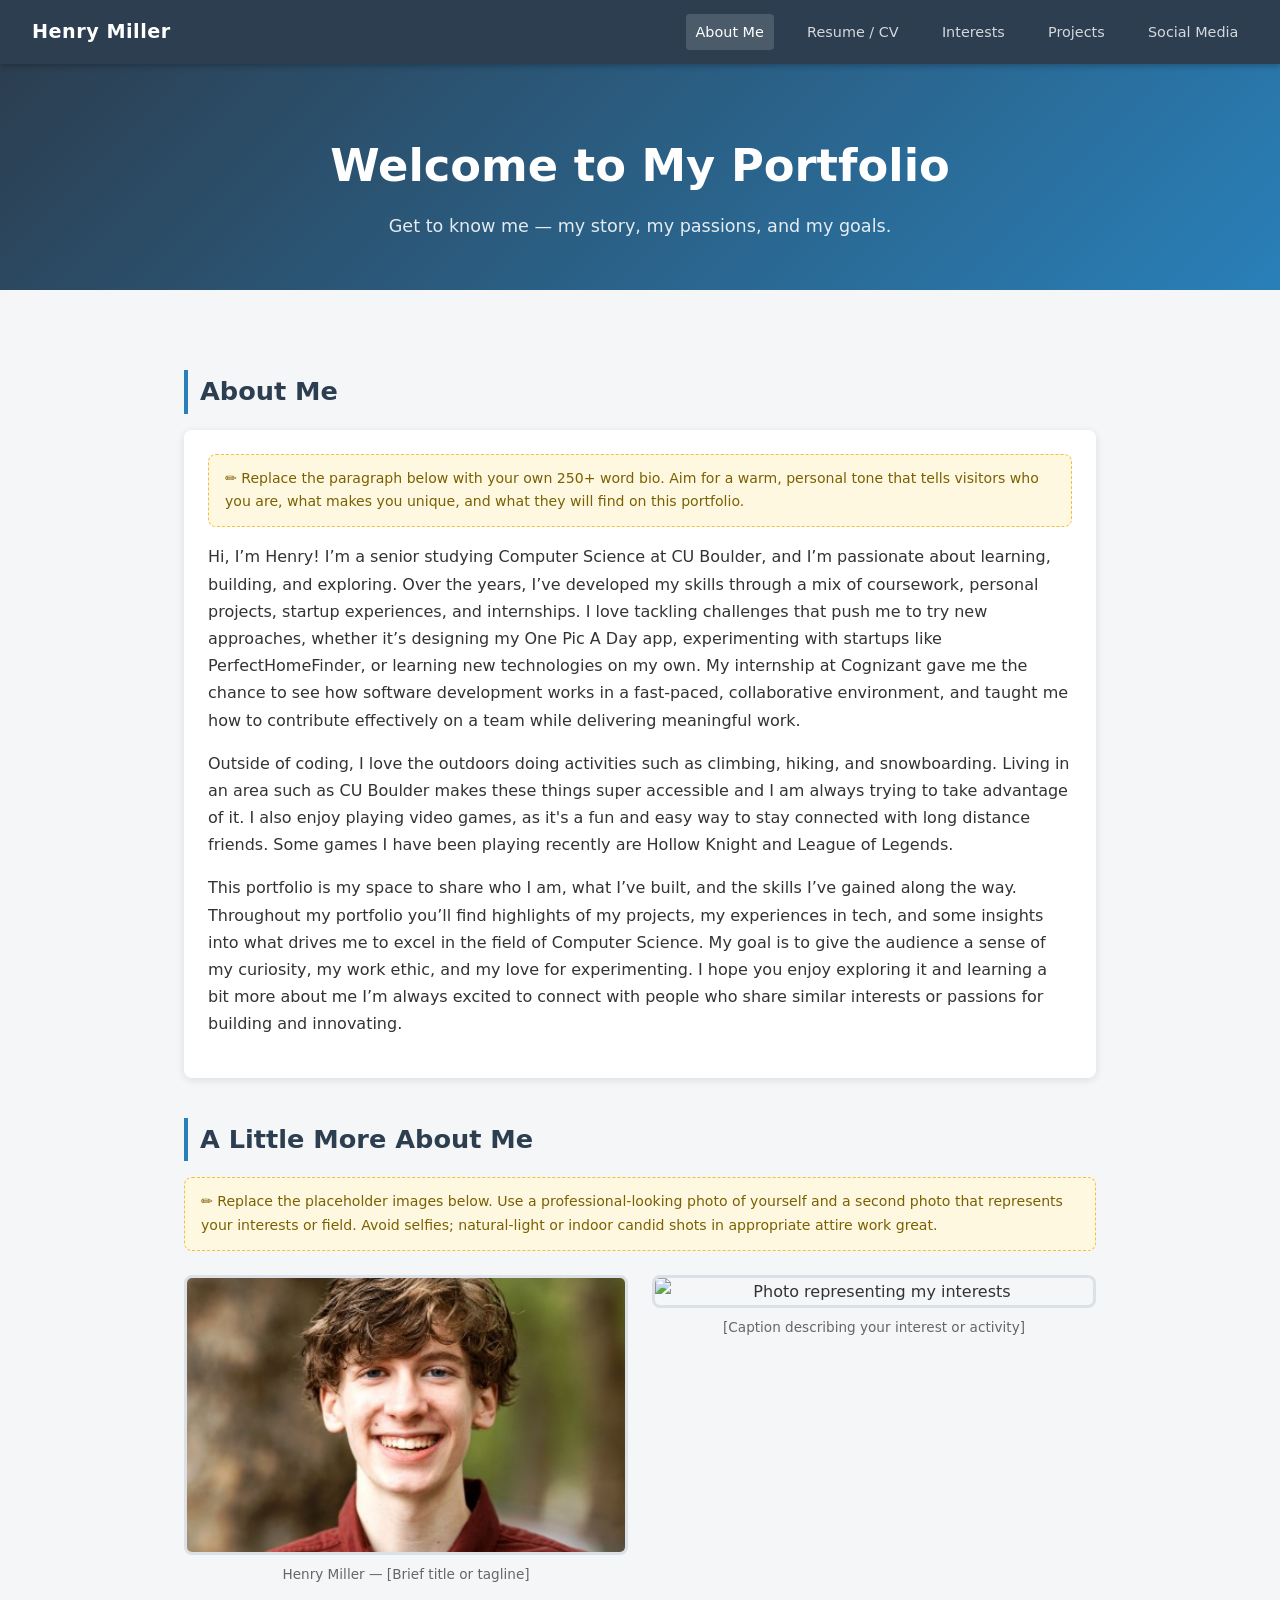
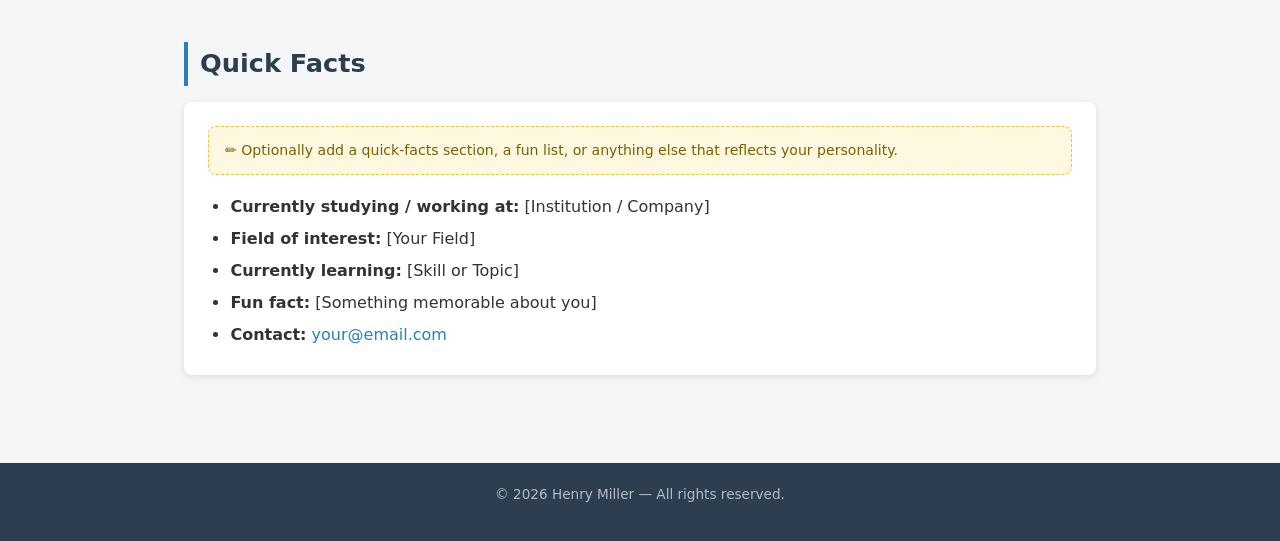
==== index.html @ aaf86b5c "updates" ====
<!DOCTYPE html>
<html lang="en">
<head>
  <meta charset="UTF-8" />
  <meta name="viewport" content="width=device-width, initial-scale=1.0" />
  <title>Welcome | My Portfolio</title>
  <link rel="stylesheet" href="css/style.css" />
</head>
<body>

  <!-- ===== Navigation ===== -->
  <nav>
    <span class="brand">Henry Miller</span>
    <a href="index.html" class="active">About Me</a>
    <a href="resume.html">Resume / CV</a>
    <a href="interests.html">Interests</a>
    <a href="projects.html">Projects</a>
    <a href="social.html">Social Media</a>
  </nav>

  <!-- ===== Hero ===== -->
  <section class="hero">
    <h1>Welcome to My Portfolio</h1>
    <p>Get to know me — my story, my passions, and my goals.</p>
  </section>

  <!-- ===== Main Content ===== -->
  <main>

    

    <!-- About Me -->
    <h2>About Me</h2>
    <div class="card">
      <div class="placeholder-note">
        ✏️ Replace the paragraph below with your own 250+ word bio. Aim for a warm, personal tone
        that tells visitors who you are, what makes you unique, and what they will find on this portfolio.
      </div>

      <p>
        Hi, I’m Henry! I’m a senior studying Computer Science at CU Boulder, and I’m passionate about learning, building, and exploring. Over the years, I’ve developed my skills through a mix of coursework, personal projects, startup experiences, and internships. I love tackling challenges that push me to try new approaches, whether it’s designing my One Pic A Day app, experimenting with startups like PerfectHomeFinder, or learning new technologies on my own. My internship at Cognizant gave me the chance to see how software development works in a fast-paced, collaborative environment, and taught me how to contribute effectively on a team while delivering meaningful work.
      </p>
      <p>
        Outside of coding, I love the outdoors doing activities such as climbing, hiking, and snowboarding. Living in an area such as CU Boulder makes these things super accessible and I am always trying to take advantage of it. I also enjoy playing video games, as it's a fun and easy way to stay connected with long distance friends. Some games I have been playing recently are Hollow Knight and League of Legends.
      </p>
      <p>
        This portfolio is my space to share who I am, what I’ve built, and the skills I’ve gained along the way. Throughout my portfolio you’ll find highlights of my projects, my experiences in tech, and some insights into what drives me to excel in the field of Computer Science. My goal is to give the audience a sense of my curiosity, my work ethic, and my love for experimenting. I hope you enjoy exploring it and learning a bit more about me I’m always excited to connect with people who share similar interests or passions for building and innovating.
      </p>
    </div>

    <!-- Photos -->
    <h2>A Little More About Me</h2>
    <div class="placeholder-note">
      ✏️ Replace the placeholder images below. Use a professional-looking photo of yourself and a
      second photo that represents your interests or field. Avoid selfies; natural-light or indoor
      candid shots in appropriate attire work great.
    </div>

    <div class="picture-row">
      <div class="pic-item">
        <img src="images/headshot.jpg"
             alt="Professional photo of Henry Miller" />
        <p>Henry Miller — [Brief title or tagline]</p>
      </div>
      <div class="pic-item">
        <!-- Replace src with a photo that represents your interests -->
        <img src="https://placehold.co/400x480/2980b9/ffffff?text=Interest+Photo+Here"
             alt="Photo representing my interests" />
        <p>[Caption describing your interest or activity]</p>
      </div>
    </div>

    <!-- Quick facts / additional info -->
    <h2>Quick Facts</h2>
    <div class="card">
      <div class="placeholder-note">
        ✏️ Optionally add a quick-facts section, a fun list, or anything else that reflects your personality.
      </div>
      <ul style="padding-left:1.4rem; line-height:2;">
        <li><strong>Currently studying / working at:</strong> [Institution / Company]</li>
        <li><strong>Field of interest:</strong> [Your Field]</li>
        <li><strong>Currently learning:</strong> [Skill or Topic]</li>
        <li><strong>Fun fact:</strong> [Something memorable about you]</li>
        <li><strong>Contact:</strong> <a href="mailto:your@email.com">your@email.com</a></li>
      </ul>
    </div>

  </main>

  <footer>
    <p>&copy; <span id="yr"></span> Henry Miller &mdash; All rights reserved.</p>
  </footer>
  <script>document.getElementById('yr').textContent = new Date().getFullYear();</script>
</body>
</html>
---- css/style.css ----
/* ============================================================
   Portfolio Stylesheet
   ============================================================ */

*, *::before, *::after {
  box-sizing: border-box;
  margin: 0;
  padding: 0;
}

:root {
  --primary:   #2c3e50;
  --accent:    #2980b9;
  --accent-lt: #3498db;
  --light:     #f4f6f8;
  --white:     #ffffff;
  --text:      #333333;
  --muted:     #666666;
  --border:    #dce1e7;
  --shadow:    0 2px 8px rgba(0,0,0,0.10);
  --radius:    8px;
  --nav-h:     64px;
}

/* ---- Base ---- */
body {
  font-family: 'Segoe UI', system-ui, sans-serif;
  color: var(--text);
  background: var(--light);
  line-height: 1.7;
}

a {
  color: var(--accent);
  text-decoration: none;
}
a:hover { text-decoration: underline; }

img {
  max-width: 100%;
  height: auto;
  display: block;
  border-radius: var(--radius);
}

/* ---- Navigation ---- */
nav {
  position: sticky;
  top: 0;
  z-index: 100;
  background: var(--primary);
  height: var(--nav-h);
  display: flex;
  align-items: center;
  padding: 0 2rem;
  gap: 1.5rem;
  box-shadow: 0 2px 6px rgba(0,0,0,0.25);
}

nav .brand {
  color: var(--white);
  font-size: 1.2rem;
  font-weight: 700;
  margin-right: auto;
  letter-spacing: 0.5px;
  white-space: nowrap;
}

nav a {
  color: rgba(255,255,255,0.80);
  font-size: 0.9rem;
  font-weight: 500;
  padding: 0.35rem 0.6rem;
  border-radius: 4px;
  transition: background 0.2s, color 0.2s;
  white-space: nowrap;
}

nav a:hover,
nav a.active {
  background: rgba(255,255,255,0.15);
  color: var(--white);
  text-decoration: none;
}

/* ---- Hero banner ---- */
.hero {
  background: linear-gradient(135deg, var(--primary) 0%, var(--accent) 100%);
  color: var(--white);
  padding: 4rem 2rem 3rem;
  text-align: center;
}

.hero h1 {
  font-size: clamp(1.8rem, 4vw, 2.8rem);
  margin-bottom: 0.5rem;
}

.hero p {
  font-size: 1.1rem;
  opacity: 0.88;
  max-width: 600px;
  margin: 0 auto;
}

/* ---- Main container ---- */
main {
  max-width: 960px;
  margin: 0 auto;
  padding: 2.5rem 1.5rem 4rem;
}

/* ---- Section headings ---- */
h2 {
  font-size: 1.6rem;
  color: var(--primary);
  border-left: 4px solid var(--accent);
  padding-left: 0.75rem;
  margin: 2.5rem 0 1rem;
}

h3 {
  font-size: 1.15rem;
  color: var(--primary);
  margin-bottom: 0.4rem;
}

p { margin-bottom: 1rem; }

/* ---- Cards ---- */
.card {
  background: var(--white);
  border-radius: var(--radius);
  box-shadow: var(--shadow);
  padding: 1.5rem;
  margin-bottom: 1.5rem;
}

/* ---- Picture row ---- */
.picture-row {
  display: flex;
  gap: 1.5rem;
  flex-wrap: wrap;
  margin: 1.5rem 0;
}

.picture-row .pic-item {
  flex: 1 1 200px;
  text-align: center;
}

.picture-row .pic-item img {
  width: 100%;
  max-height: 280px;
  object-fit: cover;
  border: 3px solid var(--border);
}

.picture-row .pic-item p {
  font-size: 0.85rem;
  color: var(--muted);
  margin-top: 0.5rem;
}

/* ---- Highlight cards (interests / projects) ---- */
.highlight-grid {
  display: grid;
  grid-template-columns: repeat(auto-fill, minmax(280px, 1fr));
  gap: 1.5rem;
  margin-top: 1.5rem;
}

.highlight-card {
  background: var(--white);
  border-radius: var(--radius);
  box-shadow: var(--shadow);
  overflow: hidden;
  display: flex;
  flex-direction: column;
}

.highlight-card img {
  width: 100%;
  height: 180px;
  object-fit: cover;
  border-radius: 0;
}

.highlight-card .hc-body {
  padding: 1.1rem 1.2rem 1.4rem;
  flex: 1;
}

.highlight-card .hc-body h3 {
  margin-bottom: 0.5rem;
}

.highlight-card .hc-body p {
  font-size: 0.93rem;
  color: var(--text);
}

.highlight-card .hc-body a {
  font-size: 0.88rem;
  font-weight: 600;
}

/* ---- Placeholder styling ---- */
.placeholder-note {
  background: #fff8e1;
  border: 1px dashed #f0c040;
  border-radius: var(--radius);
  padding: 0.75rem 1rem;
  font-size: 0.88rem;
  color: #7a6000;
  margin-bottom: 1rem;
}

/* ---- Resume embed ---- */
.resume-embed {
  width: 100%;
  height: 800px;
  border: 1px solid var(--border);
  border-radius: var(--radius);
  margin-top: 1rem;
}

/* ---- Social cards ---- */
.social-grid {
  display: grid;
  grid-template-columns: repeat(auto-fill, minmax(260px, 1fr));
  gap: 1.25rem;
  margin-top: 1.5rem;
}

.social-card {
  background: var(--white);
  border-radius: var(--radius);
  box-shadow: var(--shadow);
  padding: 1.25rem 1.4rem;
  display: flex;
  flex-direction: column;
  gap: 0.5rem;
  border-top: 4px solid var(--accent);
}

.social-card .sc-label {
  font-size: 0.75rem;
  text-transform: uppercase;
  letter-spacing: 0.08em;
  color: var(--muted);
  font-weight: 600;
}

.social-card .sc-name {
  font-size: 1.05rem;
  font-weight: 700;
  color: var(--primary);
}

.social-card p {
  font-size: 0.9rem;
  color: var(--text);
  margin: 0;
}

/* ---- Footer ---- */
footer {
  background: var(--primary);
  color: rgba(255,255,255,0.65);
  text-align: center;
  padding: 1.2rem 1rem;
  font-size: 0.85rem;
}

/* ---- Responsive nav toggle (simple) ---- */
@media (max-width: 640px) {
  nav {
    flex-wrap: wrap;
    height: auto;
    padding: 0.75rem 1rem;
    gap: 0.5rem;
  }
  nav .brand {
    width: 100%;
    margin-bottom: 0.25rem;
  }
  nav a { font-size: 0.82rem; }
}
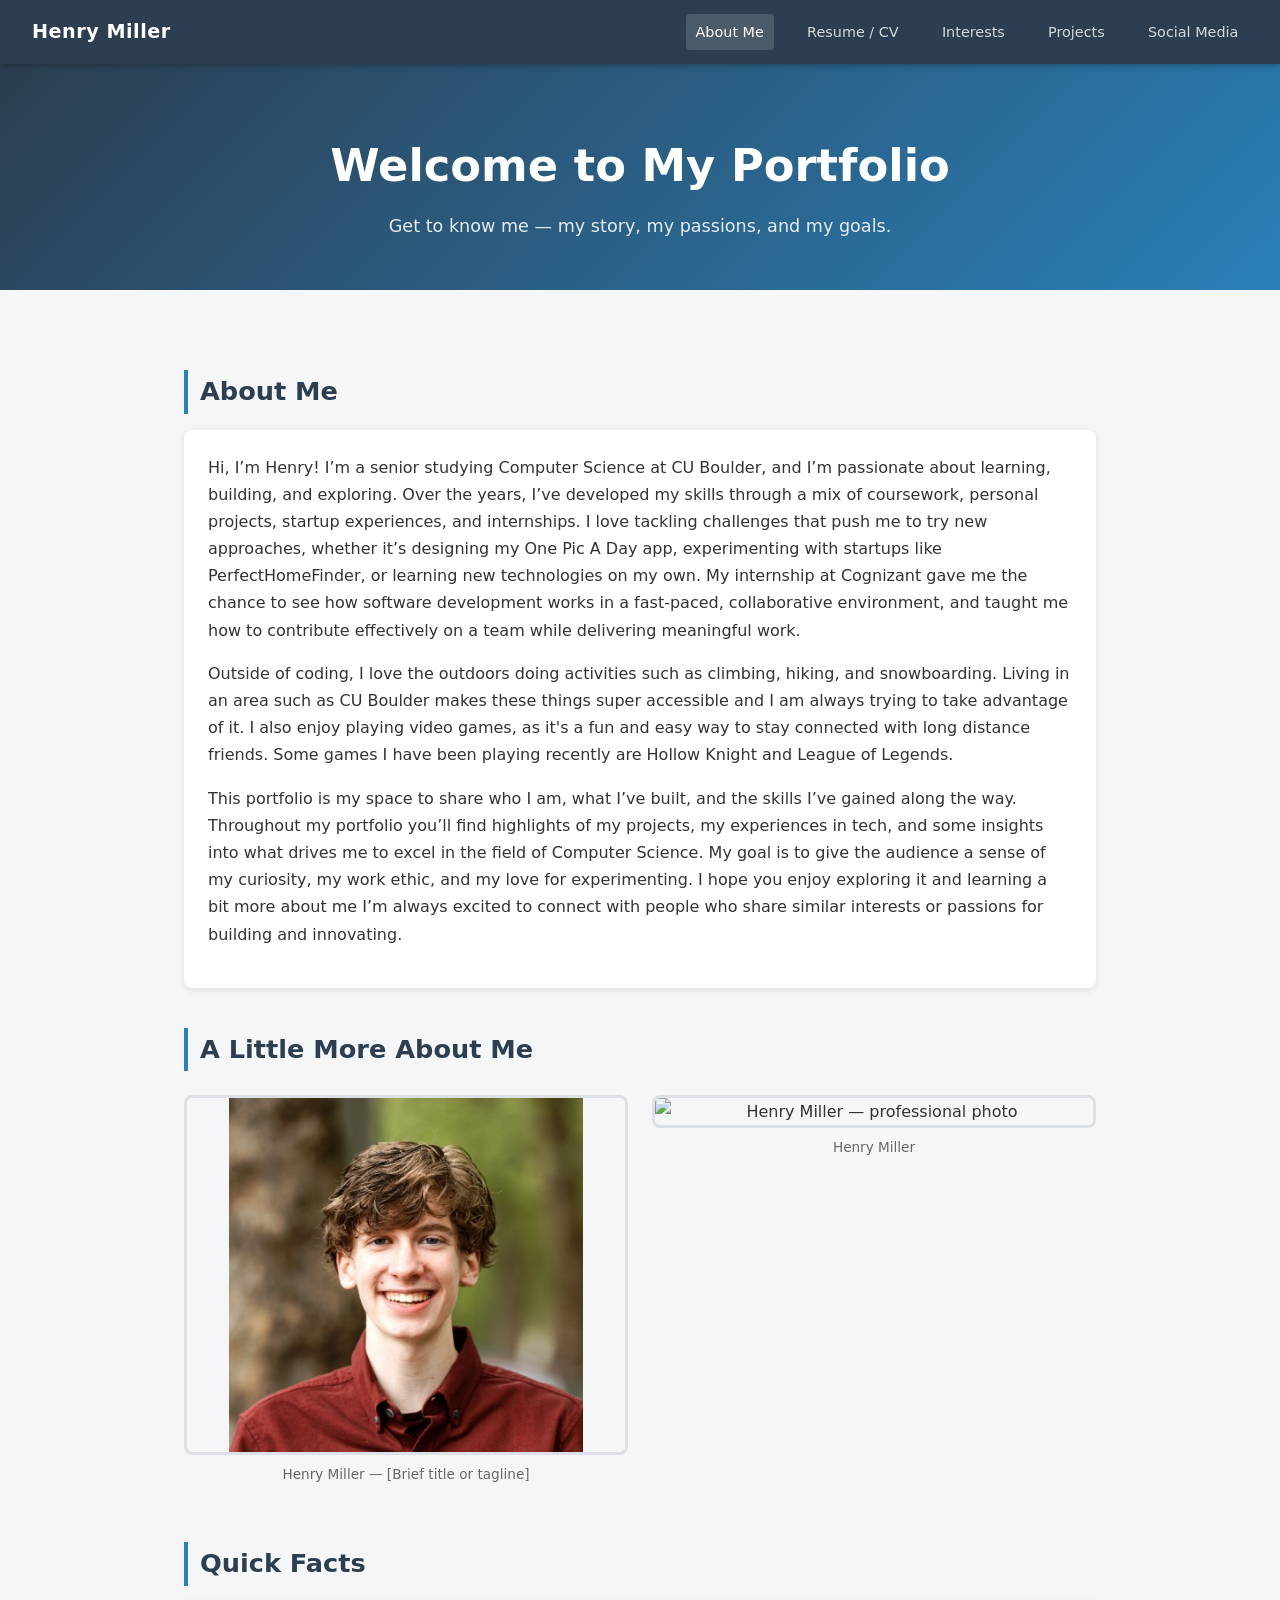
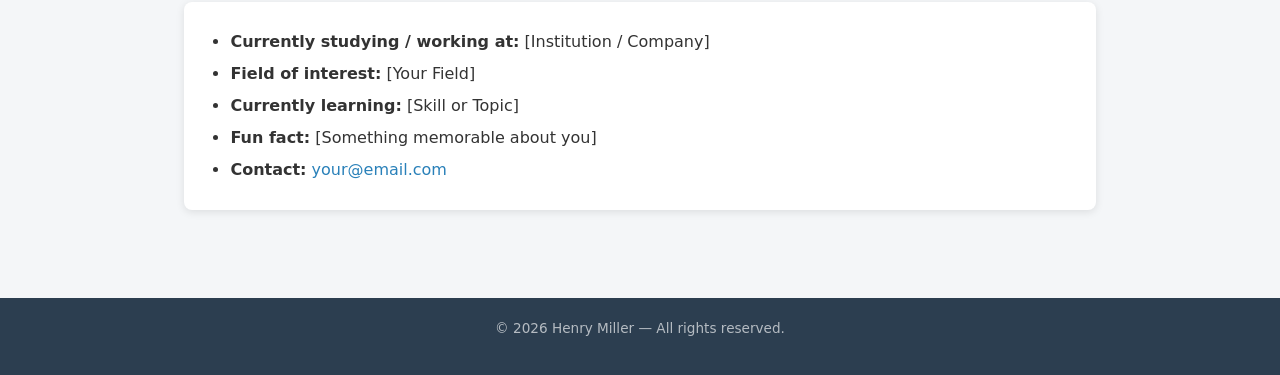
==== commit a11c1540: "adding some pictures and cleanup" ====
--- a/index.html
+++ b/index.html
@@ -32,11 +32,6 @@
     <!-- About Me -->
     <h2>About Me</h2>
     <div class="card">
-      <div class="placeholder-note">
-        ✏️ Replace the paragraph below with your own 250+ word bio. Aim for a warm, personal tone
-        that tells visitors who you are, what makes you unique, and what they will find on this portfolio.
-      </div>
-
       <p>
         Hi, I’m Henry! I’m a senior studying Computer Science at CU Boulder, and I’m passionate about learning, building, and exploring. Over the years, I’ve developed my skills through a mix of coursework, personal projects, startup experiences, and internships. I love tackling challenges that push me to try new approaches, whether it’s designing my One Pic A Day app, experimenting with startups like PerfectHomeFinder, or learning new technologies on my own. My internship at Cognizant gave me the chance to see how software development works in a fast-paced, collaborative environment, and taught me how to contribute effectively on a team while delivering meaningful work.
       </p>
@@ -50,11 +45,6 @@
 
     <!-- Photos -->
     <h2>A Little More About Me</h2>
-    <div class="placeholder-note">
-      ✏️ Replace the placeholder images below. Use a professional-looking photo of yourself and a
-      second photo that represents your interests or field. Avoid selfies; natural-light or indoor
-      candid shots in appropriate attire work great.
-    </div>
 
     <div class="picture-row">
       <div class="pic-item">
@@ -63,19 +53,15 @@
         <p>Henry Miller — [Brief title or tagline]</p>
       </div>
       <div class="pic-item">
-        <!-- Replace src with a photo that represents your interests -->
-        <img src="https://placehold.co/400x480/2980b9/ffffff?text=Interest+Photo+Here"
-             alt="Photo representing my interests" />
-        <p>[Caption describing your interest or activity]</p>
+        <img src="images/professional pic.jpg"
+             alt="Henry Miller — professional photo" />
+        <p>Henry Miller</p>
       </div>
     </div>
 
     <!-- Quick facts / additional info -->
     <h2>Quick Facts</h2>
     <div class="card">
-      <div class="placeholder-note">
-        ✏️ Optionally add a quick-facts section, a fun list, or anything else that reflects your personality.
-      </div>
       <ul style="padding-left:1.4rem; line-height:2;">
         <li><strong>Currently studying / working at:</strong> [Institution / Company]</li>
         <li><strong>Field of interest:</strong> [Your Field]</li>
--- a/css/style.css
+++ b/css/style.css
@@ -151,8 +151,8 @@
 
 .picture-row .pic-item img {
   width: 100%;
-  max-height: 280px;
-  object-fit: cover;
+  max-height: 360px;
+  object-fit: contain;
   border: 3px solid var(--border);
 }
 
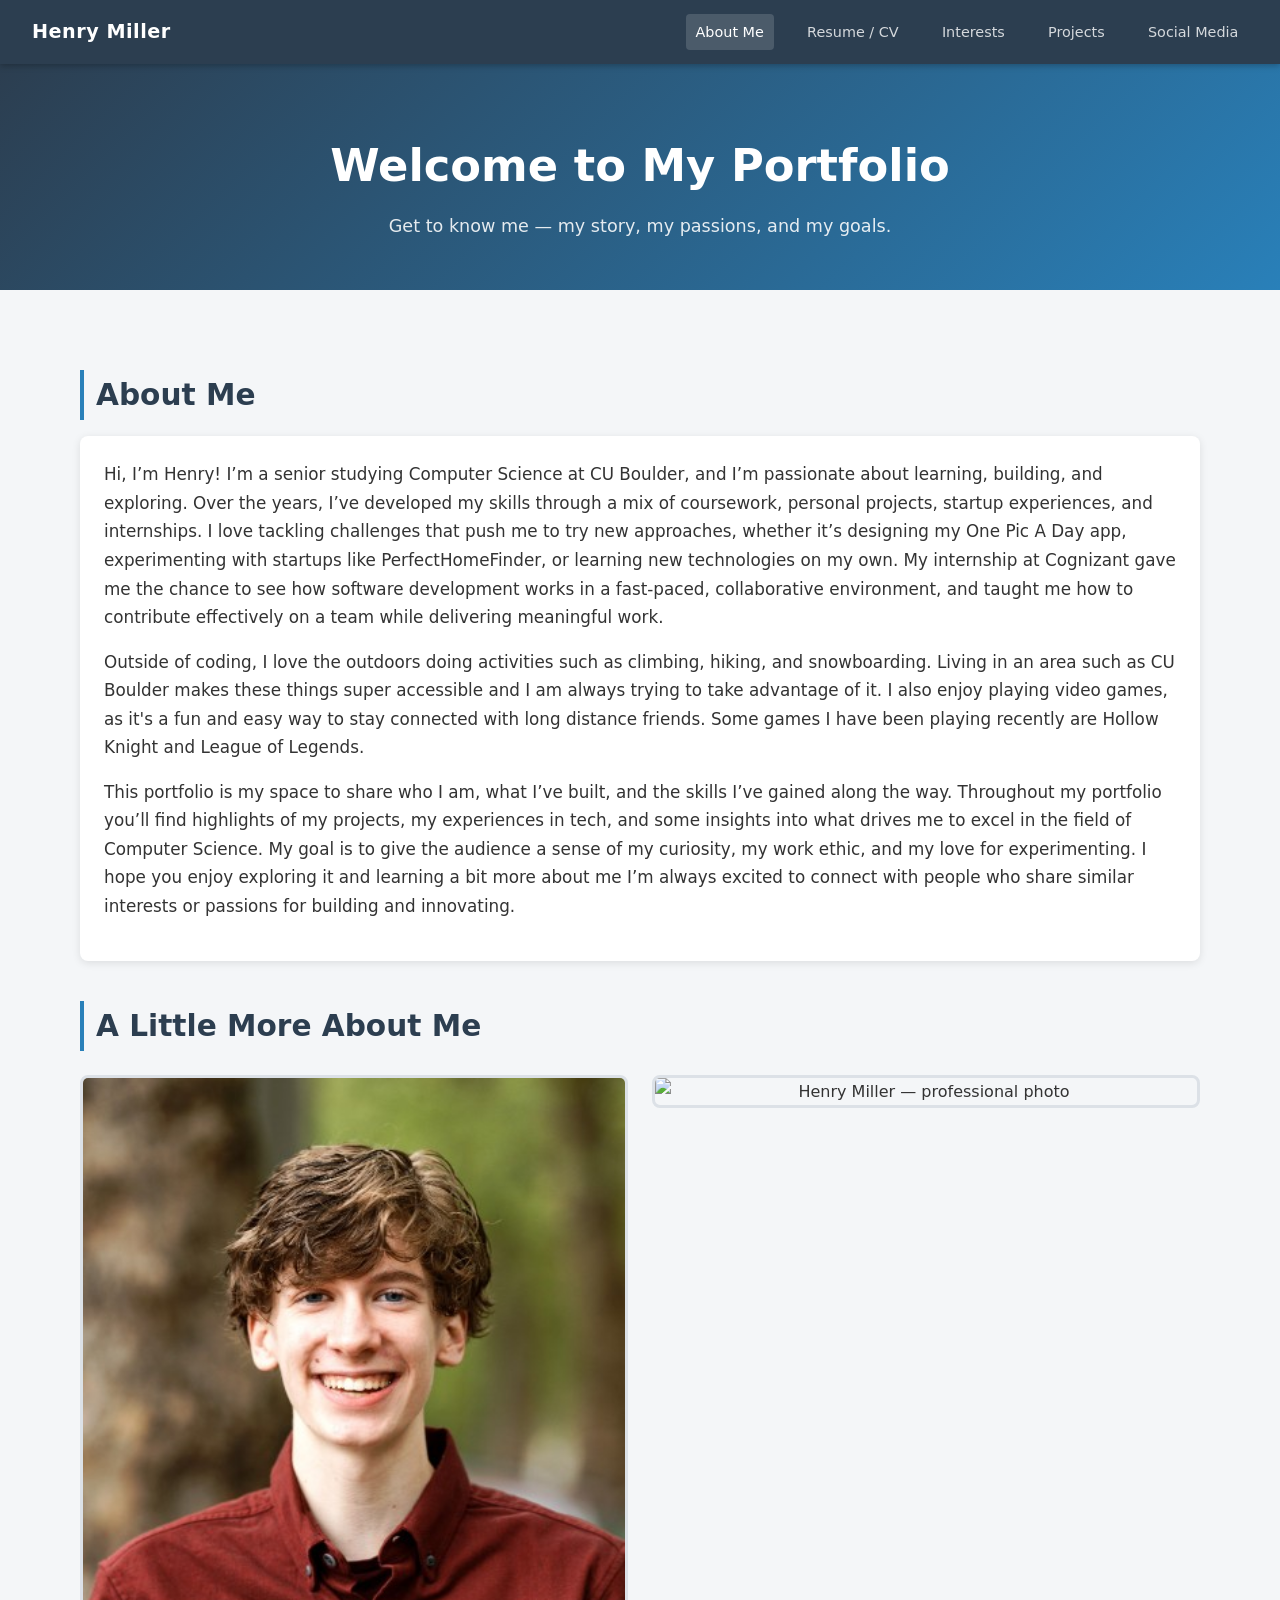
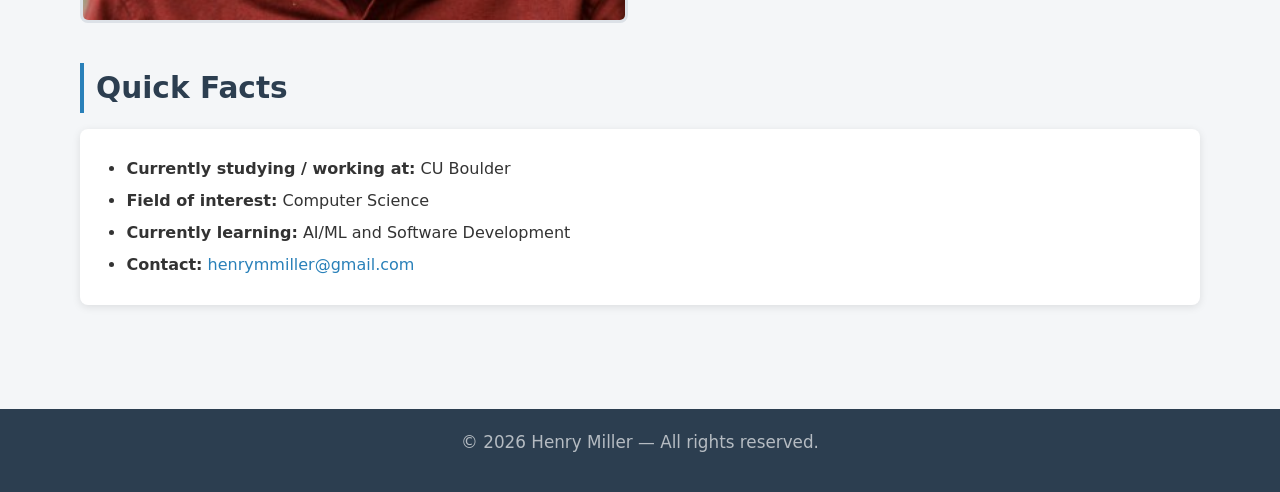
==== commit ad8127d1: "updates" ====
--- a/index.html
+++ b/index.html
@@ -50,12 +50,10 @@
       <div class="pic-item">
         <img src="images/headshot.jpg"
              alt="Professional photo of Henry Miller" />
-        <p>Henry Miller — [Brief title or tagline]</p>
       </div>
       <div class="pic-item">
         <img src="images/professional pic.jpg"
              alt="Henry Miller — professional photo" />
-        <p>Henry Miller</p>
       </div>
     </div>
 
@@ -63,11 +61,10 @@
     <h2>Quick Facts</h2>
     <div class="card">
       <ul style="padding-left:1.4rem; line-height:2;">
-        <li><strong>Currently studying / working at:</strong> [Institution / Company]</li>
-        <li><strong>Field of interest:</strong> [Your Field]</li>
-        <li><strong>Currently learning:</strong> [Skill or Topic]</li>
-        <li><strong>Fun fact:</strong> [Something memorable about you]</li>
-        <li><strong>Contact:</strong> <a href="mailto:your@email.com">your@email.com</a></li>
+        <li><strong>Currently studying / working at:</strong> CU Boulder</li>
+        <li><strong>Field of interest:</strong> Computer Science</li>
+        <li><strong>Currently learning:</strong> AI/ML and Software Development</li>
+        <li><strong>Contact:</strong> <a href="mailto:henrymmiller@gmail.com">henrymmiller@gmail.com</a></li>
       </ul>
     </div>
 
--- a/css/style.css
+++ b/css/style.css
@@ -105,14 +105,14 @@
 
 /* ---- Main container ---- */
 main {
-  max-width: 960px;
+  max-width: 1200px;
   margin: 0 auto;
-  padding: 2.5rem 1.5rem 4rem;
+  padding: 2.5rem 2.5rem 5rem;
 }
 
 /* ---- Section headings ---- */
 h2 {
-  font-size: 1.6rem;
+  font-size: 1.85rem;
   color: var(--primary);
   border-left: 4px solid var(--accent);
   padding-left: 0.75rem;
@@ -120,12 +120,12 @@
 }
 
 h3 {
-  font-size: 1.15rem;
+  font-size: 1.2rem;
   color: var(--primary);
   margin-bottom: 0.4rem;
 }
 
-p { margin-bottom: 1rem; }
+p { margin-bottom: 1rem; font-size: 1.05rem; }
 
 /* ---- Cards ---- */
 .card {
@@ -151,8 +151,7 @@
 
 .picture-row .pic-item img {
   width: 100%;
-  max-height: 360px;
-  object-fit: contain;
+  height: auto;
   border: 3px solid var(--border);
 }
 
@@ -165,8 +164,8 @@
 /* ---- Highlight cards (interests / projects) ---- */
 .highlight-grid {
   display: grid;
-  grid-template-columns: repeat(auto-fill, minmax(280px, 1fr));
-  gap: 1.5rem;
+  grid-template-columns: repeat(auto-fill, minmax(340px, 1fr));
+  gap: 2rem;
   margin-top: 1.5rem;
 }
 
@@ -181,28 +180,66 @@
 
 .highlight-card img {
   width: 100%;
-  height: 180px;
+  height: 260px;
   object-fit: cover;
   border-radius: 0;
 }
 
 .highlight-card .hc-body {
-  padding: 1.1rem 1.2rem 1.4rem;
+  padding: 1.4rem 1.6rem 1.8rem;
   flex: 1;
 }
 
 .highlight-card .hc-body h3 {
-  margin-bottom: 0.5rem;
+  margin-bottom: 0.6rem;
 }
 
 .highlight-card .hc-body p {
-  font-size: 0.93rem;
+  font-size: 1rem;
   color: var(--text);
 }
 
 .highlight-card .hc-body a {
-  font-size: 0.88rem;
+  font-size: 0.95rem;
   font-weight: 600;
+}
+
+/* ---- Story card (full-width, two images side by side) ---- */
+.story-card {
+  background: var(--white);
+  border-radius: var(--radius);
+  box-shadow: var(--shadow);
+  overflow: hidden;
+  grid-column: 1 / -1;
+}
+
+.story-card .sc-images {
+  display: flex;
+  gap: 0;
+}
+
+.story-card .sc-images img {
+  flex: 1 1 50%;
+  width: 50%;
+  height: 480px;
+  object-fit: cover;
+  border-radius: 0;
+}
+
+.story-card .sc-body {
+  padding: 1.75rem 2rem 2.25rem;
+}
+
+.story-card .sc-body h3 {
+  font-size: 1.4rem;
+  margin-bottom: 0.75rem;
+  color: var(--primary);
+}
+
+.story-card .sc-body p {
+  font-size: 1.05rem;
+  line-height: 1.85;
+  color: var(--text);
 }
 
 /* ---- Placeholder styling ---- */
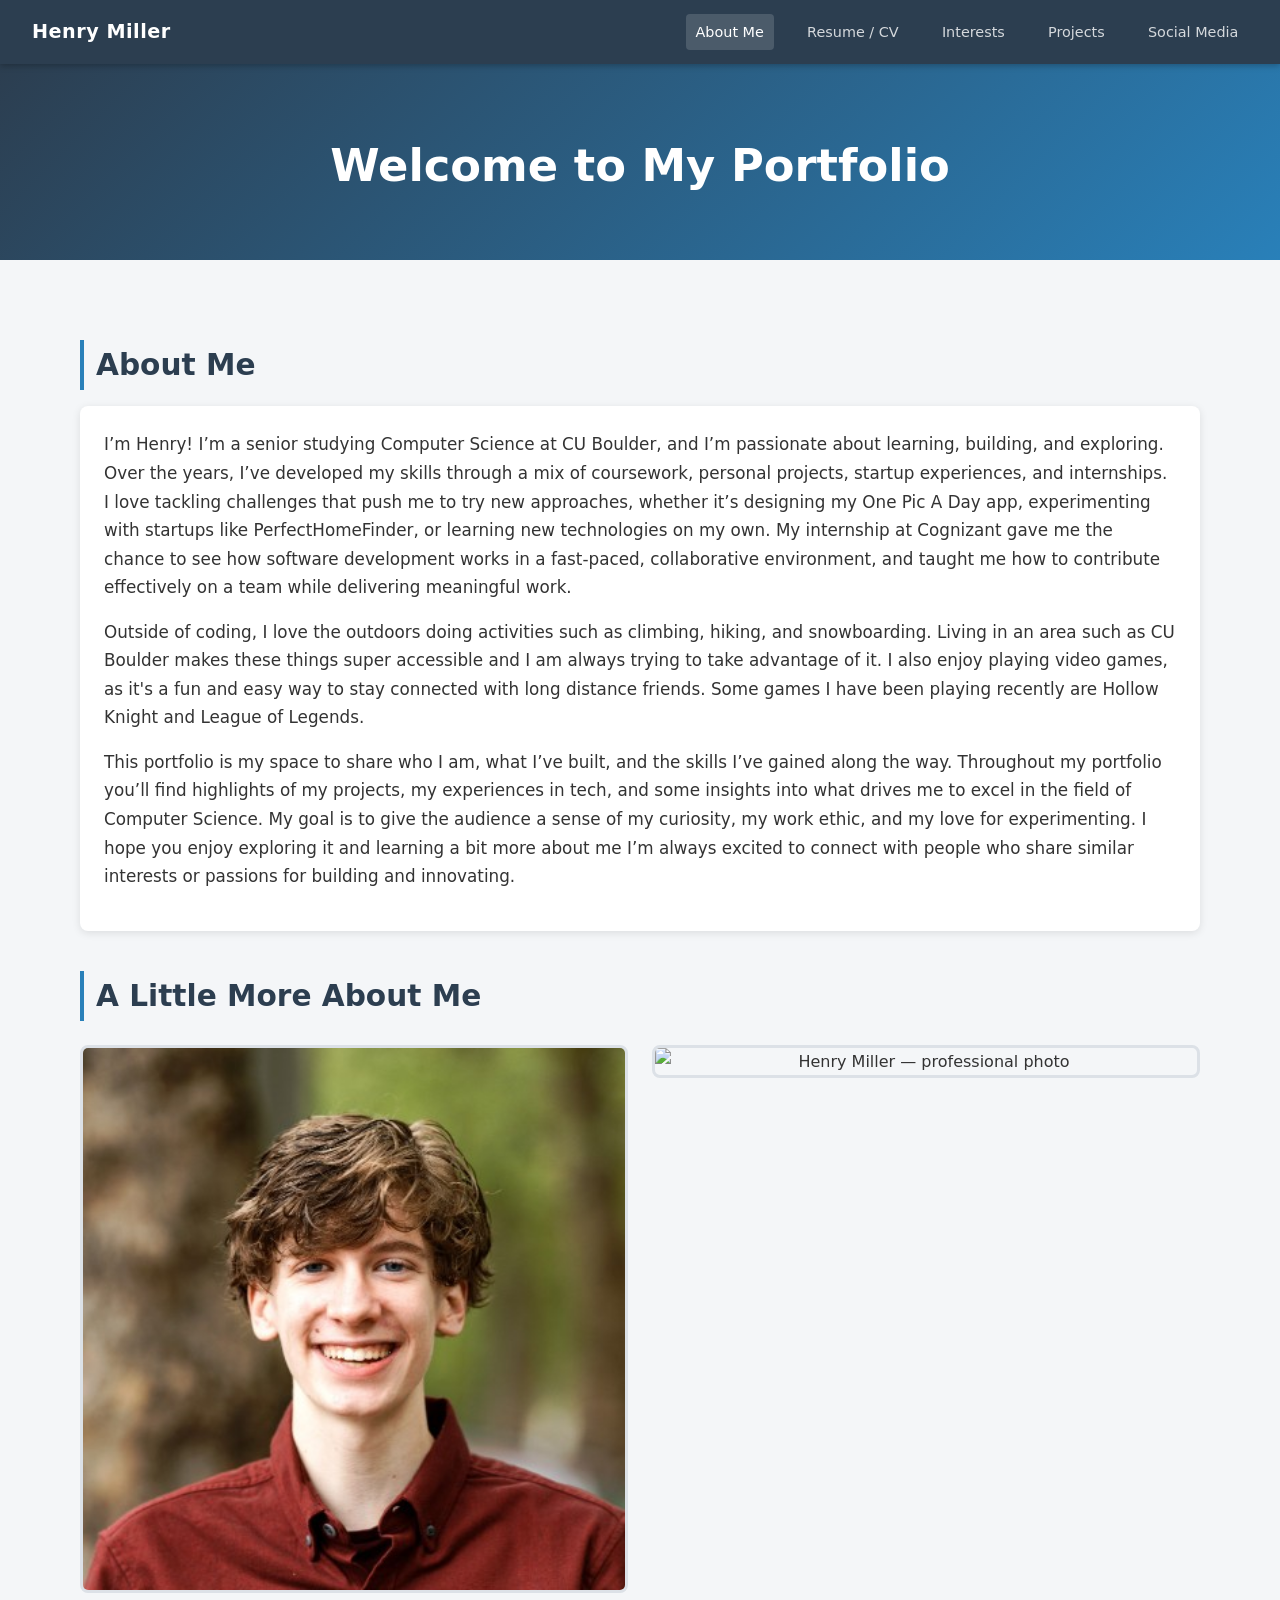
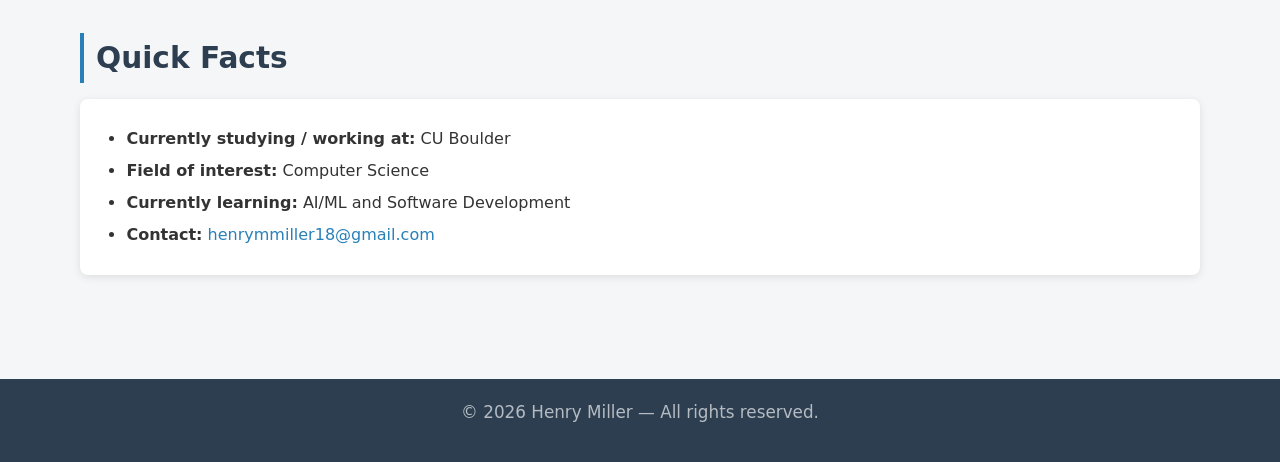
==== commit 7d5e8be5: "small tweaks" ====
--- a/index.html
+++ b/index.html
@@ -21,7 +21,6 @@
   <!-- ===== Hero ===== -->
   <section class="hero">
     <h1>Welcome to My Portfolio</h1>
-    <p>Get to know me — my story, my passions, and my goals.</p>
   </section>
 
   <!-- ===== Main Content ===== -->
@@ -33,7 +32,7 @@
     <h2>About Me</h2>
     <div class="card">
       <p>
-        Hi, I’m Henry! I’m a senior studying Computer Science at CU Boulder, and I’m passionate about learning, building, and exploring. Over the years, I’ve developed my skills through a mix of coursework, personal projects, startup experiences, and internships. I love tackling challenges that push me to try new approaches, whether it’s designing my One Pic A Day app, experimenting with startups like PerfectHomeFinder, or learning new technologies on my own. My internship at Cognizant gave me the chance to see how software development works in a fast-paced, collaborative environment, and taught me how to contribute effectively on a team while delivering meaningful work.
+        I’m Henry! I’m a senior studying Computer Science at CU Boulder, and I’m passionate about learning, building, and exploring. Over the years, I’ve developed my skills through a mix of coursework, personal projects, startup experiences, and internships. I love tackling challenges that push me to try new approaches, whether it’s designing my One Pic A Day app, experimenting with startups like PerfectHomeFinder, or learning new technologies on my own. My internship at Cognizant gave me the chance to see how software development works in a fast-paced, collaborative environment, and taught me how to contribute effectively on a team while delivering meaningful work.
       </p>
       <p>
         Outside of coding, I love the outdoors doing activities such as climbing, hiking, and snowboarding. Living in an area such as CU Boulder makes these things super accessible and I am always trying to take advantage of it. I also enjoy playing video games, as it's a fun and easy way to stay connected with long distance friends. Some games I have been playing recently are Hollow Knight and League of Legends.
@@ -64,7 +63,7 @@
         <li><strong>Currently studying / working at:</strong> CU Boulder</li>
         <li><strong>Field of interest:</strong> Computer Science</li>
         <li><strong>Currently learning:</strong> AI/ML and Software Development</li>
-        <li><strong>Contact:</strong> <a href="mailto:henrymmiller@gmail.com">henrymmiller@gmail.com</a></li>
+        <li><strong>Contact:</strong> <a href="mailto:henrymmiller18@gmail.com">henrymmiller18@gmail.com</a></li>
       </ul>
     </div>
 
--- a/css/style.css
+++ b/css/style.css
@@ -221,6 +221,15 @@
 .story-card .sc-images img {
   flex: 1 1 50%;
   width: 50%;
+  height: 480px;
+  object-fit: cover;
+  border-radius: 0;
+}
+
+/* Single-image story card — one photo spans the full width */
+.story-card--single .sc-images img {
+  flex: 1 1 100%;
+  width: 100%;
   height: 480px;
   object-fit: cover;
   border-radius: 0;
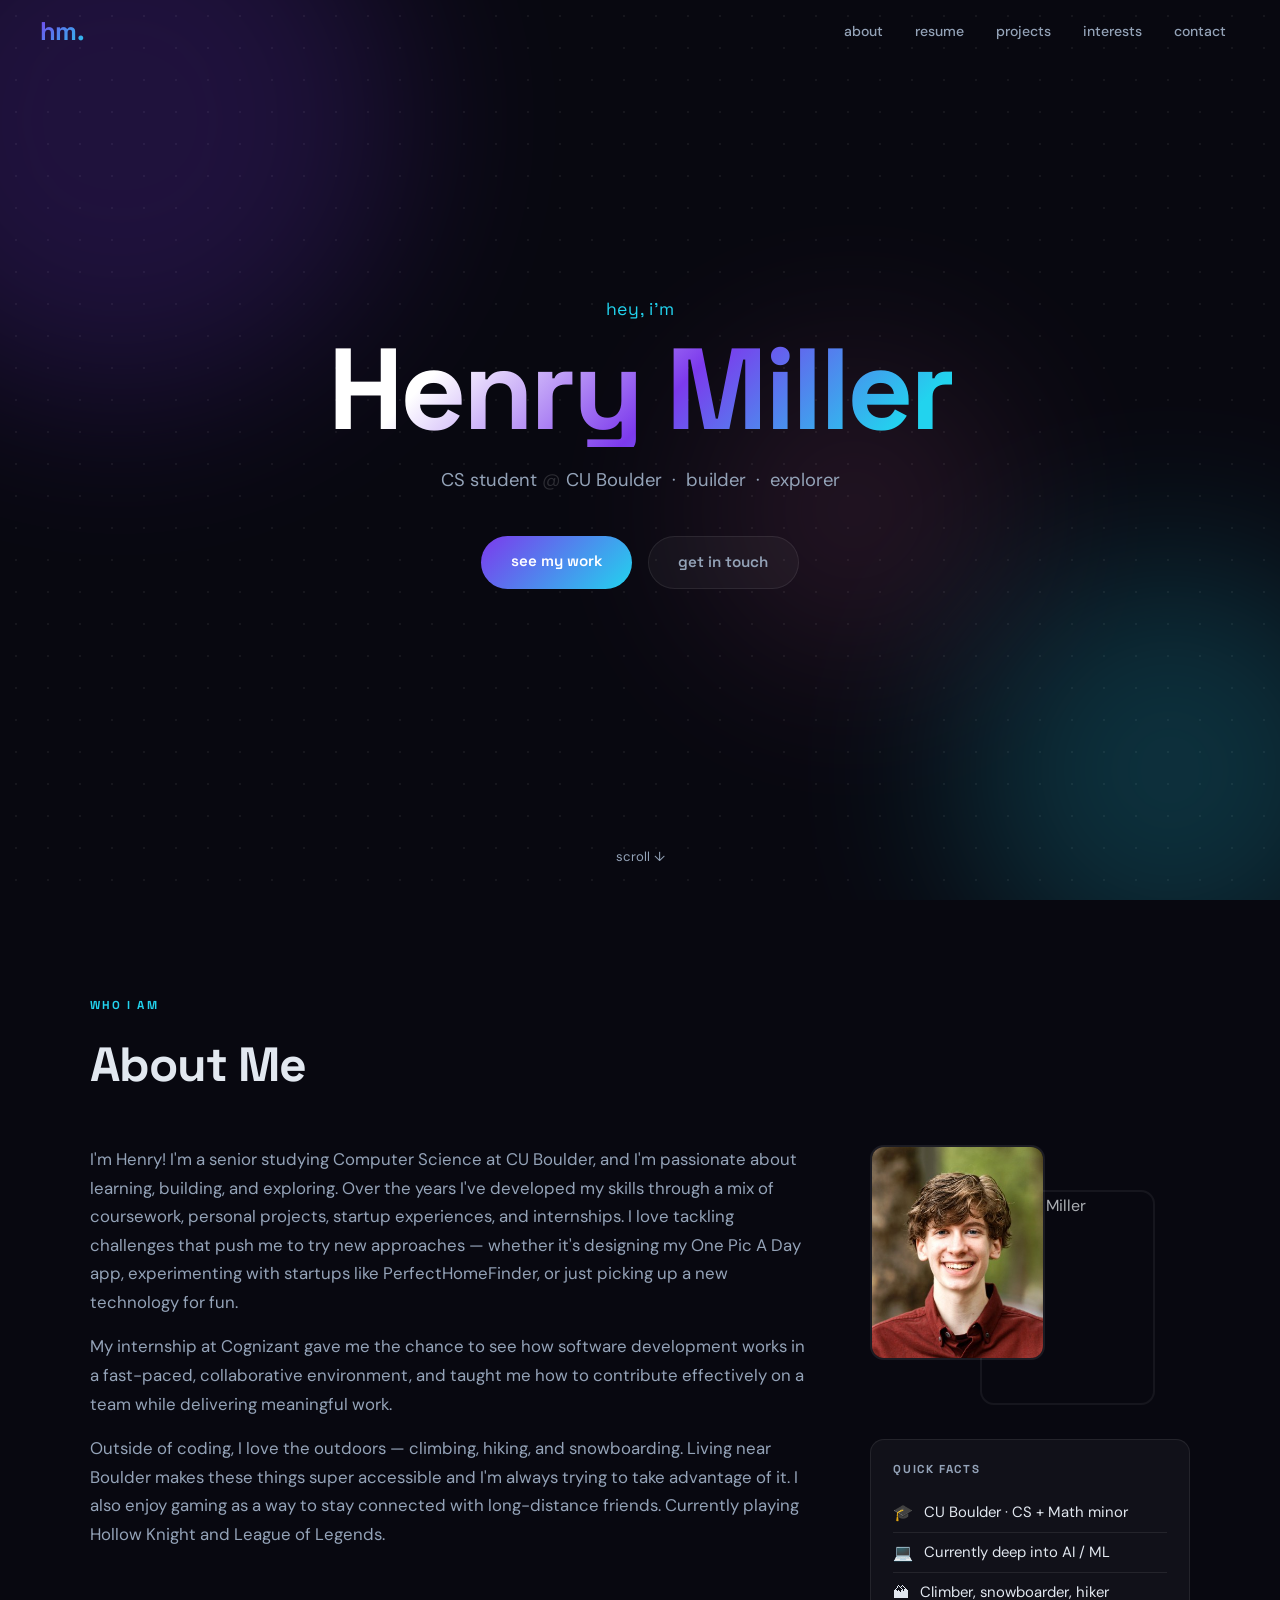
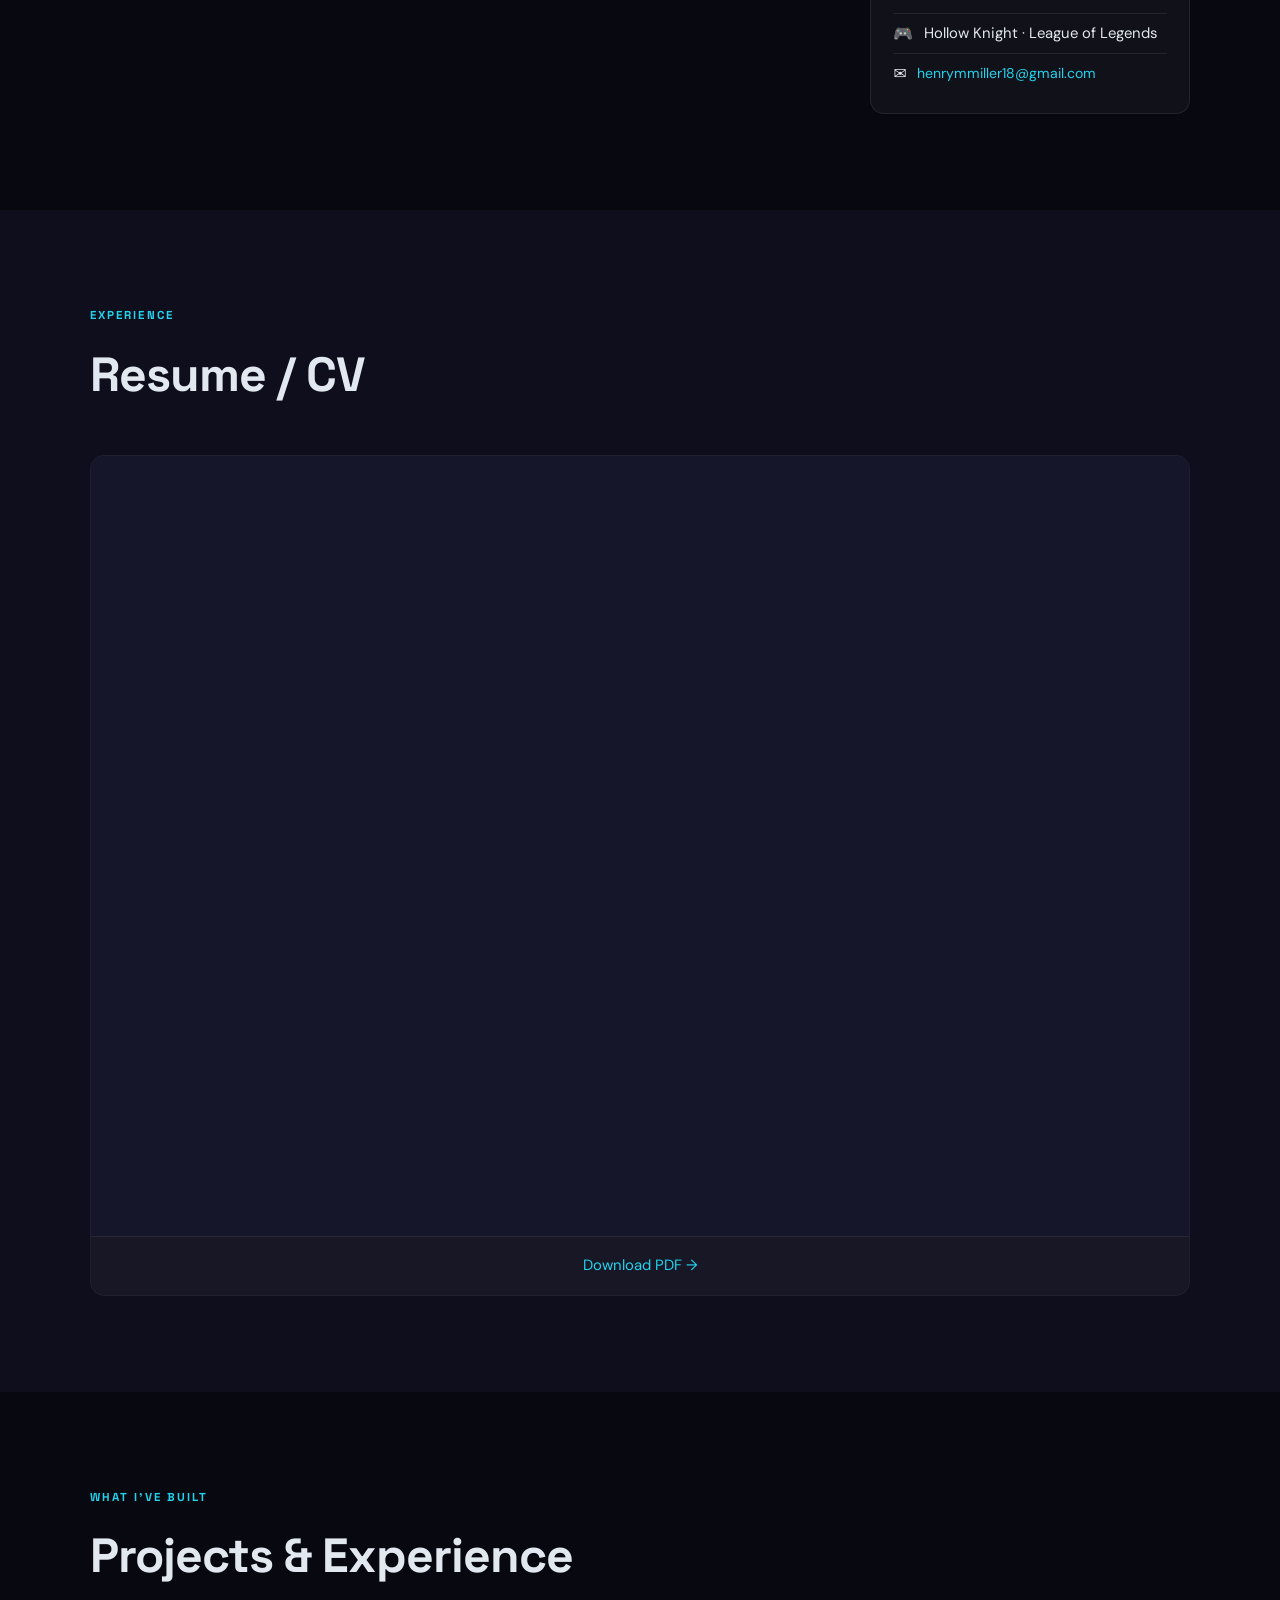
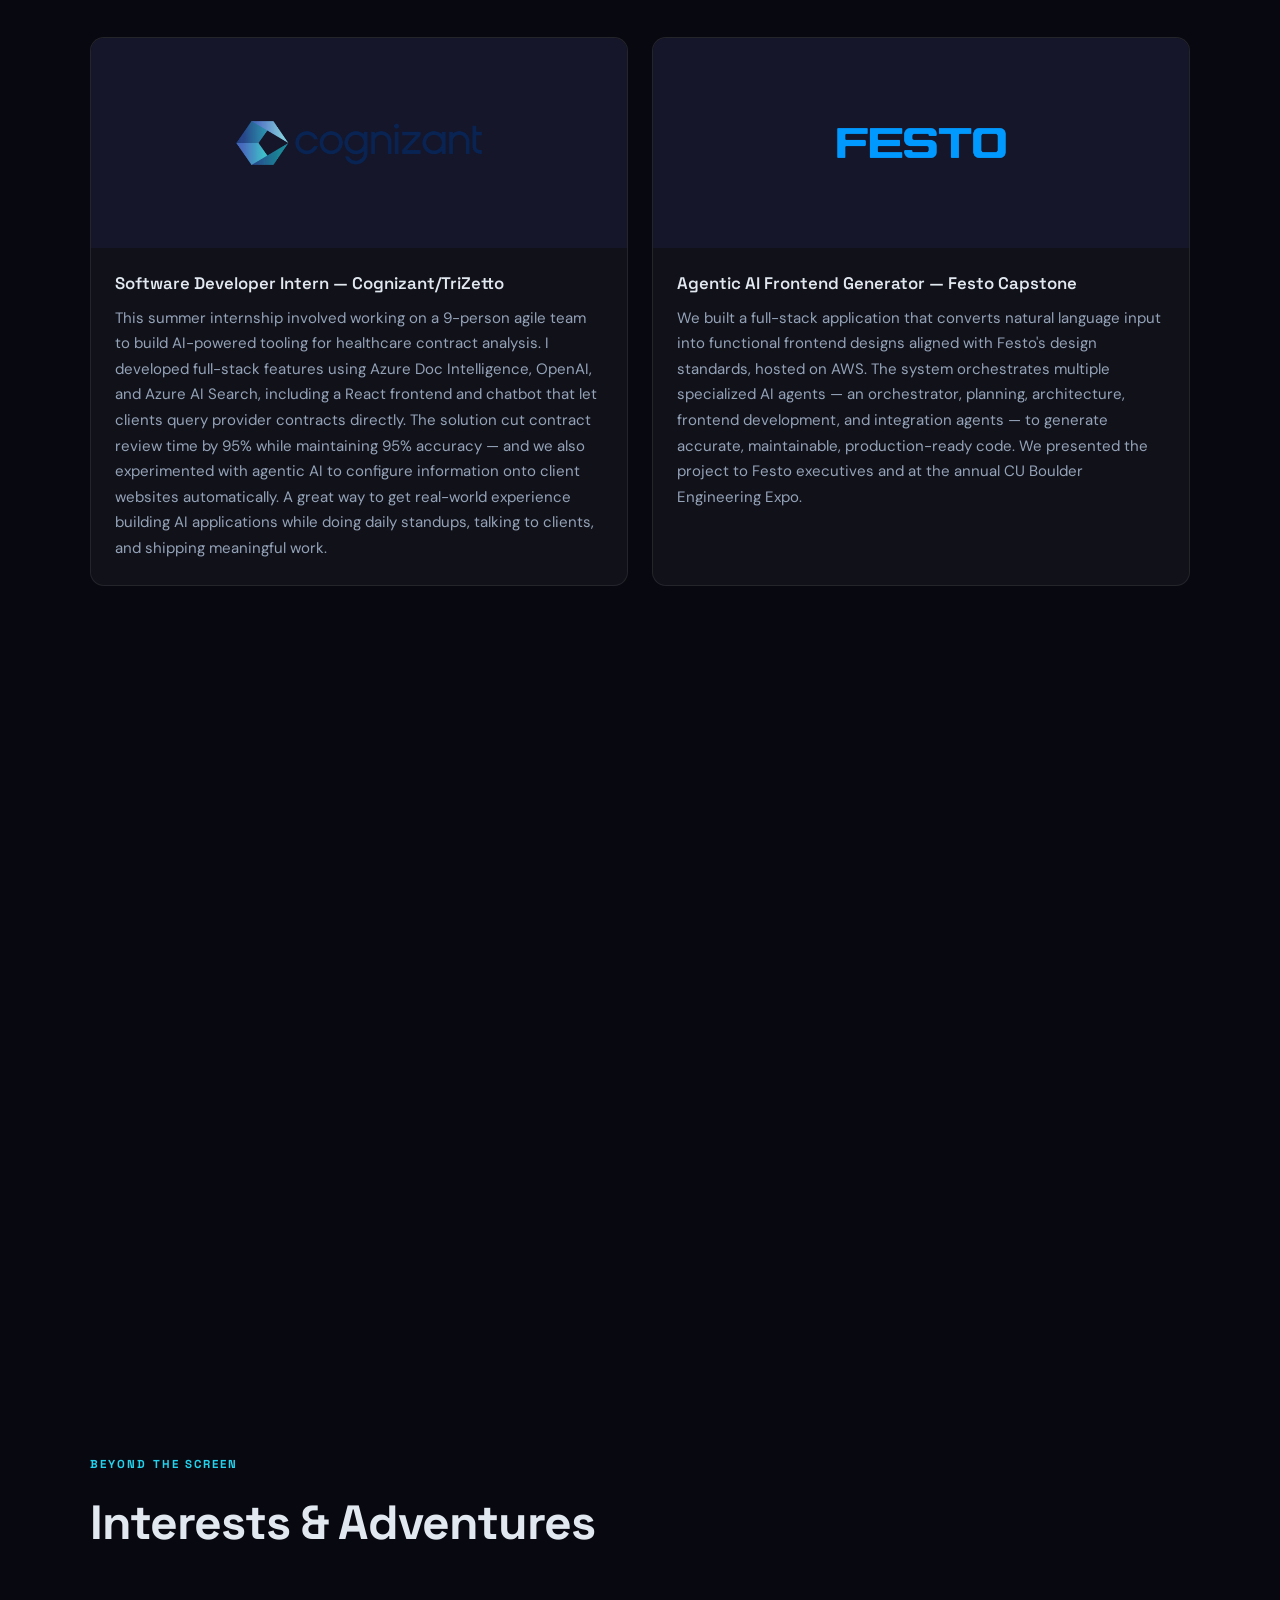
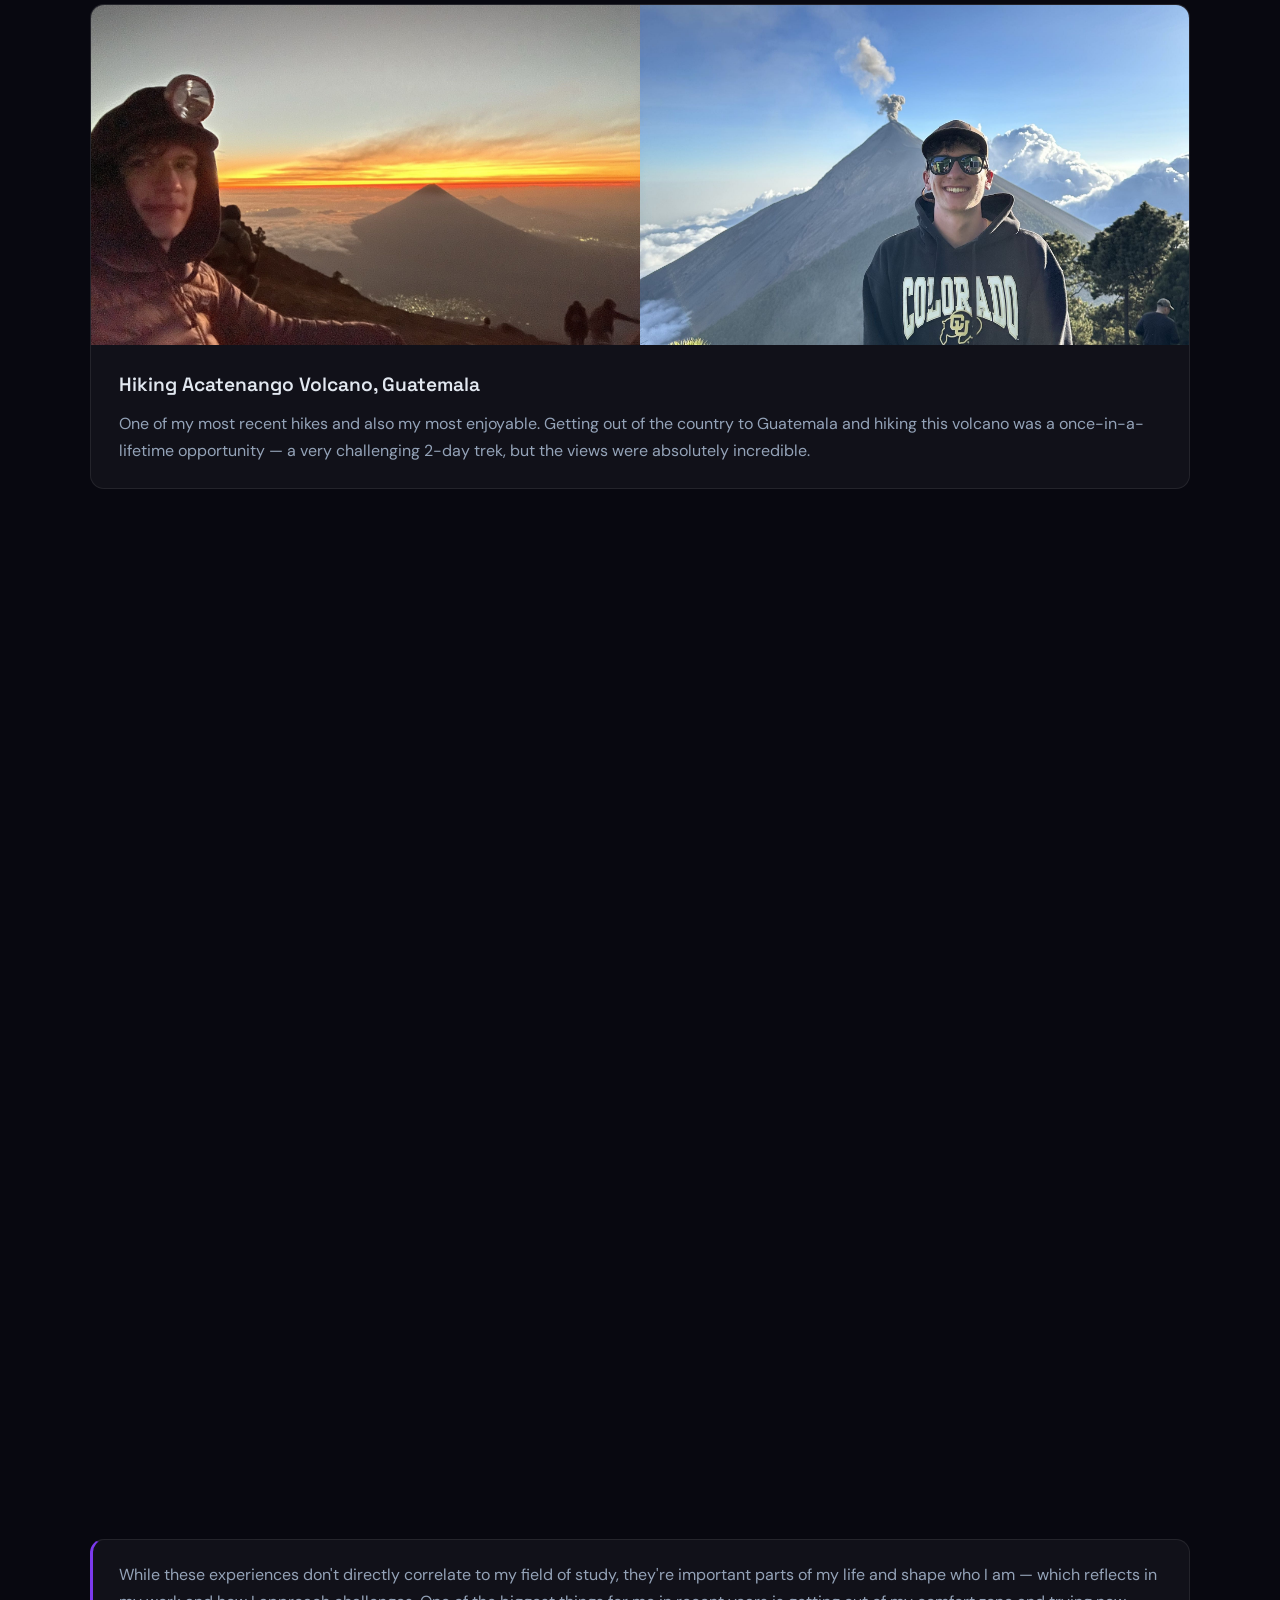
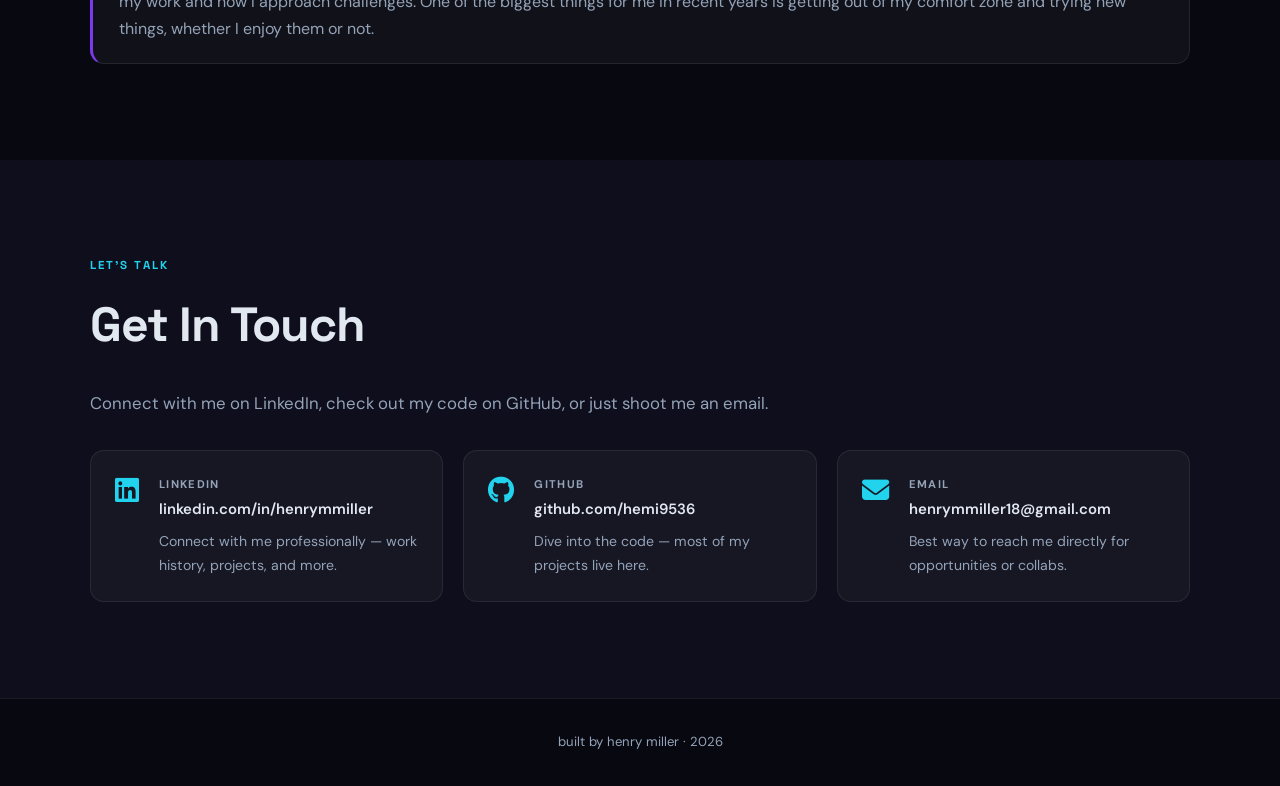
==== commit 569d3457: "testing a redesign" ====
--- a/index.html
+++ b/index.html
@@ -3,75 +3,341 @@
 <head>
   <meta charset="UTF-8" />
   <meta name="viewport" content="width=device-width, initial-scale=1.0" />
-  <title>Welcome | My Portfolio</title>
+  <title>Henry Miller</title>
+  <link rel="preconnect" href="https://fonts.googleapis.com">
+  <link rel="preconnect" href="https://fonts.gstatic.com" crossorigin>
+  <link href="https://fonts.googleapis.com/css2?family=Space+Grotesk:wght@300;400;500;600;700&family=DM+Sans:ital,opsz,wght@0,9..40,400;0,9..40,500;1,9..40,400&display=swap" rel="stylesheet">
+  <link rel="stylesheet" href="https://cdnjs.cloudflare.com/ajax/libs/font-awesome/6.5.0/css/all.min.css" />
   <link rel="stylesheet" href="css/style.css" />
 </head>
 <body>
 
-  <!-- ===== Navigation ===== -->
-  <nav>
-    <span class="brand">Henry Miller</span>
-    <a href="index.html" class="active">About Me</a>
-    <a href="resume.html">Resume / CV</a>
-    <a href="interests.html">Interests</a>
-    <a href="projects.html">Projects</a>
-    <a href="social.html">Social Media</a>
+  <!-- ===== NAV ===== -->
+  <nav id="navbar">
+    <span class="brand">hm.</span>
+    <div class="nav-links">
+      <a href="#about">about</a>
+      <a href="#resume">resume</a>
+      <a href="#projects">projects</a>
+      <a href="#interests">interests</a>
+      <a href="#contact">contact</a>
+    </div>
+    <button class="nav-toggle" aria-label="Toggle navigation">&#9776;</button>
   </nav>
 
-  <!-- ===== Hero ===== -->
-  <section class="hero">
-    <h1>Welcome to My Portfolio</h1>
-  </section>
-
-  <!-- ===== Main Content ===== -->
-  <main>
-
-    
-
-    <!-- About Me -->
-    <h2>About Me</h2>
-    <div class="card">
-      <p>
-        I’m Henry! I’m a senior studying Computer Science at CU Boulder, and I’m passionate about learning, building, and exploring. Over the years, I’ve developed my skills through a mix of coursework, personal projects, startup experiences, and internships. I love tackling challenges that push me to try new approaches, whether it’s designing my One Pic A Day app, experimenting with startups like PerfectHomeFinder, or learning new technologies on my own. My internship at Cognizant gave me the chance to see how software development works in a fast-paced, collaborative environment, and taught me how to contribute effectively on a team while delivering meaningful work.
-      </p>
-      <p>
-        Outside of coding, I love the outdoors doing activities such as climbing, hiking, and snowboarding. Living in an area such as CU Boulder makes these things super accessible and I am always trying to take advantage of it. I also enjoy playing video games, as it's a fun and easy way to stay connected with long distance friends. Some games I have been playing recently are Hollow Knight and League of Legends.
-      </p>
-      <p>
-        This portfolio is my space to share who I am, what I’ve built, and the skills I’ve gained along the way. Throughout my portfolio you’ll find highlights of my projects, my experiences in tech, and some insights into what drives me to excel in the field of Computer Science. My goal is to give the audience a sense of my curiosity, my work ethic, and my love for experimenting. I hope you enjoy exploring it and learning a bit more about me I’m always excited to connect with people who share similar interests or passions for building and innovating.
-      </p>
-    </div>
-
-    <!-- Photos -->
-    <h2>A Little More About Me</h2>
-
-    <div class="picture-row">
-      <div class="pic-item">
-        <img src="images/headshot.jpg"
-             alt="Professional photo of Henry Miller" />
-      </div>
-      <div class="pic-item">
-        <img src="images/professional pic.jpg"
-             alt="Henry Miller — professional photo" />
-      </div>
-    </div>
-
-    <!-- Quick facts / additional info -->
-    <h2>Quick Facts</h2>
-    <div class="card">
-      <ul style="padding-left:1.4rem; line-height:2;">
-        <li><strong>Currently studying / working at:</strong> CU Boulder</li>
-        <li><strong>Field of interest:</strong> Computer Science</li>
-        <li><strong>Currently learning:</strong> AI/ML and Software Development</li>
-        <li><strong>Contact:</strong> <a href="mailto:henrymmiller18@gmail.com">henrymmiller18@gmail.com</a></li>
-      </ul>
-    </div>
-
-  </main>
-
+  <!-- ===== HERO ===== -->
+  <section id="hero">
+    <div class="hero-bg">
+      <div class="blob blob-1"></div>
+      <div class="blob blob-2"></div>
+      <div class="blob blob-3"></div>
+    </div>
+    <div class="hero-content">
+      <p class="hero-tag">hey, i'm</p>
+      <h1 class="hero-name">Henry Miller</h1>
+      <p class="hero-sub">CS student <span class="hero-at">@</span> CU Boulder &nbsp;&middot;&nbsp; builder &nbsp;&middot;&nbsp; explorer</p>
+      <div class="hero-cta">
+        <a href="#projects" class="btn btn-primary">see my work</a>
+        <a href="#contact" class="btn btn-ghost">get in touch</a>
+      </div>
+    </div>
+    <a href="#about" class="scroll-hint" aria-label="Scroll down">scroll &#8595;</a>
+  </section>
+
+  <!-- ===== ABOUT ===== -->
+  <section id="about">
+    <div class="section-inner">
+      <div class="section-label">who i am</div>
+      <h2 class="section-heading">About Me</h2>
+
+      <div class="about-grid">
+        <div class="about-text animate">
+          <p>
+            I'm Henry! I'm a senior studying Computer Science at CU Boulder, and I'm passionate about
+            learning, building, and exploring. Over the years I've developed my skills through a mix of
+            coursework, personal projects, startup experiences, and internships. I love tackling challenges
+            that push me to try new approaches — whether it's designing my One Pic A Day app, experimenting
+            with startups like PerfectHomeFinder, or just picking up a new technology for fun.
+          </p>
+          <p>
+            My internship at Cognizant gave me the chance to see how software development works in a
+            fast-paced, collaborative environment, and taught me how to contribute effectively on a team
+            while delivering meaningful work.
+          </p>
+          <p>
+            Outside of coding, I love the outdoors — climbing, hiking, and snowboarding. Living near
+            Boulder makes these things super accessible and I'm always trying to take advantage of it.
+            I also enjoy gaming as a way to stay connected with long-distance friends. Currently playing
+            Hollow Knight and League of Legends.
+          </p>
+        </div>
+
+        <div class="about-sidebar animate">
+          <div class="about-photos">
+            <img src="images/headshot.jpg" alt="Henry Miller" class="about-photo" />
+            <img src="images/professional pic.jpg" alt="Henry Miller" class="about-photo about-photo--back" />
+          </div>
+          <div class="quick-facts">
+            <h3>quick facts</h3>
+            <ul>
+              <li><span class="fact-icon">&#127891;</span> CU Boulder &middot; CS + Math minor</li>
+              <li><span class="fact-icon">&#128187;</span> Currently deep into AI / ML</li>
+              <li><span class="fact-icon">&#127956;</span> Climber, snowboarder, hiker</li>
+              <li><span class="fact-icon">&#127918;</span> Hollow Knight &middot; League of Legends</li>
+              <li><span class="fact-icon">&#9993;</span> <a href="mailto:henrymmiller18@gmail.com">henrymmiller18@gmail.com</a></li>
+            </ul>
+          </div>
+        </div>
+      </div>
+    </div>
+  </section>
+
+  <!-- ===== RESUME ===== -->
+  <section id="resume">
+    <div class="section-inner">
+      <div class="section-label">experience</div>
+      <h2 class="section-heading">Resume / CV</h2>
+      <div class="resume-wrap animate">
+        <iframe
+          class="resume-embed"
+          src="images/Henry_Miller_Resume.pdf"
+          title="Henry Miller Resume / CV">
+        </iframe>
+        <p class="resume-dl">
+          <a href="images/Henry_Miller_Resume.pdf" target="_blank" rel="noopener">Download PDF &#8594;</a>
+        </p>
+      </div>
+    </div>
+  </section>
+
+  <!-- ===== PROJECTS ===== -->
+  <section id="projects">
+    <div class="section-inner">
+      <div class="section-label">what i've built</div>
+      <h2 class="section-heading">Projects &amp; Experience</h2>
+
+      <div class="projects-grid">
+
+        <div class="project-card animate">
+          <div class="project-img-wrap">
+            <img src="images/cognizant-logo.png" alt="Cognizant" class="project-img project-img--logo" />
+          </div>
+          <div class="project-body">
+            <h3>Software Developer Intern &mdash; Cognizant/TriZetto</h3>
+            <p>This summer internship involved working on a 9-person agile team to build AI-powered tooling
+            for healthcare contract analysis. I developed full-stack features using Azure Doc Intelligence,
+            OpenAI, and Azure AI Search, including a React frontend and chatbot that let clients query
+            provider contracts directly. The solution cut contract review time by 95% while maintaining 95%
+            accuracy — and we also experimented with agentic AI to configure information onto client websites
+            automatically. A great way to get real-world experience building AI applications while doing
+            daily standups, talking to clients, and shipping meaningful work.</p>
+          </div>
+        </div>
+
+        <div class="project-card animate">
+          <div class="project-img-wrap">
+            <img src="images/festo-logo.png" alt="Festo" class="project-img project-img--logo" />
+          </div>
+          <div class="project-body">
+            <h3>Agentic AI Frontend Generator &mdash; Festo Capstone</h3>
+            <p>We built a full-stack application that converts natural language input into functional
+            frontend designs aligned with Festo's design standards, hosted on AWS. The system orchestrates
+            multiple specialized AI agents — an orchestrator, planning, architecture, frontend development,
+            and integration agents — to generate accurate, maintainable, production-ready code. We presented
+            the project to Festo executives and at the annual CU Boulder Engineering Expo.</p>
+          </div>
+        </div>
+
+        <div class="project-card animate">
+          <div class="project-img-wrap">
+            <img src="images/house.jpg" alt="PerfectHomeFinder" class="project-img" />
+          </div>
+          <div class="project-body">
+            <h3>PerfectHomeFinder &mdash; AI Home Search Startup</h3>
+            <p>Developed an AI-driven platform to help users find homes by answering natural language
+            queries across a wide range of factors. Built with Flask and transformer models, the platform
+            tested multiple LLMs including ChatGPT, Diablo, and Ollama alongside public real estate APIs
+            and datasets to deliver intelligent, personalized property recommendations.</p>
+          </div>
+        </div>
+
+        <div class="project-card animate">
+          <div class="project-img-wrap">
+            <img src="images/hackcu-logo.png" alt="HackCU" class="project-img project-img--logo" />
+          </div>
+          <div class="project-body">
+            <h3>HackCU &mdash; Hackathon</h3>
+            <p>Won 3rd in the general track for HackCU12 with our project Presense.ai — a mock interviewing
+            application powered by Claude and Grok. Users upload their resume and/or job description and get
+            a custom-tailored interview experience with options for behavioral, technical, or both. The app
+            also gives feedback on answers with suggestions for improvement.</p>
+            <a href="https://devpost.com/software/presence-ai" target="_blank" rel="noopener" class="project-link">View on Devpost &#8594;</a>
+          </div>
+        </div>
+
+      </div>
+
+      <div class="skills-section animate">
+        <h3>skills</h3>
+        <div class="skill-tags">
+          <span class="tag tag-purple">React</span>
+          <span class="tag tag-cyan">Python</span>
+          <span class="tag tag-green">Flask</span>
+          <span class="tag tag-purple">Azure</span>
+          <span class="tag tag-cyan">AWS</span>
+          <span class="tag tag-green">OpenAI</span>
+          <span class="tag tag-purple">Agentic AI</span>
+          <span class="tag tag-cyan">Machine Learning</span>
+          <span class="tag tag-green">Agile / Scrum</span>
+          <span class="tag tag-purple">REST APIs</span>
+          <span class="tag tag-cyan">NLP</span>
+          <span class="tag tag-green">Full-Stack Dev</span>
+        </div>
+      </div>
+    </div>
+  </section>
+
+  <!-- ===== INTERESTS ===== -->
+  <section id="interests">
+    <div class="section-inner">
+      <div class="section-label">beyond the screen</div>
+      <h2 class="section-heading">Interests &amp; Adventures</h2>
+
+      <div class="interests-grid">
+
+        <div class="interest-card animate">
+          <div class="interest-images interest-images--double">
+            <img src="images/acatenango hike.jpg" alt="Hiking up Acatenango Volcano, Guatemala" />
+            <img src="images/acatenango volcano.jpg" alt="View of the volcanic crater from the summit" />
+          </div>
+          <div class="interest-body">
+            <h3>Hiking Acatenango Volcano, Guatemala</h3>
+            <p>One of my most recent hikes and also my most enjoyable. Getting out of the country to
+            Guatemala and hiking this volcano was a once-in-a-lifetime opportunity — a very challenging
+            2-day trek, but the views were absolutely incredible.</p>
+          </div>
+        </div>
+
+        <div class="interest-card animate">
+          <div class="interest-images">
+            <img src="images/snowboarding.jpg" alt="Snowboarding" />
+          </div>
+          <div class="interest-body">
+            <h3>Snowboarding</h3>
+            <p>Something I really got into during my time at CU Boulder, having the mountains so close by.
+            I always try to get up when I can — it's a great way to step away from schoolwork and just
+            be outside.</p>
+          </div>
+        </div>
+
+        <div class="interest-card animate">
+          <div class="interest-images interest-images--double">
+            <img src="images/big ben.jpg" alt="Big Ben, London" />
+            <img src="images/brandenburg.jpg" alt="Brandenburg Gate, Berlin" />
+          </div>
+          <div class="interest-body">
+            <h3>Travelling</h3>
+            <p>While travelling isn't an everyday hobby, I've been fortunate to explore some amazing places.
+            I studied abroad during Spring 2025 and really got to explore various countries and cities
+            across Europe.</p>
+          </div>
+        </div>
+
+      </div>
+
+      <div class="interests-note animate">
+        <p>While these experiences don't directly correlate to my field of study, they're important parts
+        of my life and shape who I am — which reflects in my work and how I approach challenges. One of
+        the biggest things for me in recent years is getting out of my comfort zone and trying new things,
+        whether I enjoy them or not.</p>
+      </div>
+    </div>
+  </section>
+
+  <!-- ===== CONTACT ===== -->
+  <section id="contact">
+    <div class="section-inner">
+      <div class="section-label">let's talk</div>
+      <h2 class="section-heading">Get In Touch</h2>
+      <p class="contact-intro animate">Connect with me on LinkedIn, check out my code on GitHub, or just shoot me an email.</p>
+
+      <div class="contact-grid">
+
+        <a href="http://linkedin.com/in/henrymmiller/" target="_blank" rel="noopener" class="contact-card animate">
+          <i class="fab fa-linkedin contact-icon"></i>
+          <div>
+            <span class="contact-label">LinkedIn</span>
+            <span class="contact-handle">linkedin.com/in/henrymmiller</span>
+            <p>Connect with me professionally — work history, projects, and more.</p>
+          </div>
+        </a>
+
+        <a href="http://github.com/hemi9536" target="_blank" rel="noopener" class="contact-card animate">
+          <i class="fab fa-github contact-icon"></i>
+          <div>
+            <span class="contact-label">GitHub</span>
+            <span class="contact-handle">github.com/hemi9536</span>
+            <p>Dive into the code — most of my projects live here.</p>
+          </div>
+        </a>
+
+        <a href="mailto:henrymmiller18@gmail.com" class="contact-card animate">
+          <i class="fas fa-envelope contact-icon"></i>
+          <div>
+            <span class="contact-label">Email</span>
+            <span class="contact-handle">henrymmiller18@gmail.com</span>
+            <p>Best way to reach me directly for opportunities or collabs.</p>
+          </div>
+        </a>
+
+      </div>
+    </div>
+  </section>
+
+  <!-- ===== FOOTER ===== -->
   <footer>
-    <p>&copy; <span id="yr"></span> Henry Miller &mdash; All rights reserved.</p>
+    <p>built by henry miller &middot; <span id="yr"></span></p>
   </footer>
-  <script>document.getElementById('yr').textContent = new Date().getFullYear();</script>
+
+  <script>
+    document.getElementById('yr').textContent = new Date().getFullYear();
+
+    // Scroll-reveal
+    const observer = new IntersectionObserver((entries) => {
+      entries.forEach(entry => {
+        if (entry.isIntersecting) entry.target.classList.add('visible');
+      });
+    }, { threshold: 0.12 });
+    document.querySelectorAll('.animate').forEach(el => observer.observe(el));
+
+    // Active nav link tracking
+    const sections = document.querySelectorAll('section[id]');
+    const navLinks = document.querySelectorAll('#navbar .nav-links a');
+    const navbar   = document.getElementById('navbar');
+
+    window.addEventListener('scroll', () => {
+      let current = '';
+      sections.forEach(s => {
+        if (window.scrollY >= s.offsetTop - 130) current = s.id;
+      });
+      navLinks.forEach(a => {
+        a.classList.toggle('active', a.getAttribute('href') === '#' + current);
+      });
+      navbar.classList.toggle('scrolled', window.scrollY > 50);
+    }, { passive: true });
+
+    // Mobile nav toggle
+    document.querySelector('.nav-toggle').addEventListener('click', () => {
+      document.querySelector('.nav-links').classList.toggle('open');
+    });
+
+    // Close mobile nav on link click
+    navLinks.forEach(a => {
+      a.addEventListener('click', () => {
+        document.querySelector('.nav-links').classList.remove('open');
+      });
+    });
+  </script>
+
 </body>
 </html>
--- a/css/style.css
+++ b/css/style.css
@@ -1,5 +1,5 @@
 /* ============================================================
-   Portfolio Stylesheet
+   Henry Miller Portfolio — Redesign
    ============================================================ */
 
 *, *::before, *::after {
@@ -9,327 +9,800 @@
 }
 
 :root {
-  --primary:   #2c3e50;
-  --accent:    #2980b9;
-  --accent-lt: #3498db;
-  --light:     #f4f6f8;
-  --white:     #ffffff;
-  --text:      #333333;
-  --muted:     #666666;
-  --border:    #dce1e7;
-  --shadow:    0 2px 8px rgba(0,0,0,0.10);
-  --radius:    8px;
-  --nav-h:     64px;
-}
-
-/* ---- Base ---- */
+  --bg:      #080810;
+  --bg2:     #0e0e1c;
+  --bg3:     #16162a;
+  --purple:  #7c3aed;
+  --cyan:    #22d3ee;
+  --green:   #34d399;
+  --pink:    #f472b6;
+  --text:    #e2e8f0;
+  --muted:   #94a3b8;
+  --border:  rgba(255, 255, 255, 0.08);
+  --card-bg: rgba(255, 255, 255, 0.04);
+  --radius:  14px;
+  --nav-h:   64px;
+}
+
+html {
+  scroll-behavior: smooth;
+}
+
 body {
-  font-family: 'Segoe UI', system-ui, sans-serif;
+  font-family: 'DM Sans', system-ui, sans-serif;
+  background: var(--bg);
   color: var(--text);
-  background: var(--light);
   line-height: 1.7;
+  overflow-x: hidden;
 }
 
 a {
-  color: var(--accent);
+  color: var(--cyan);
   text-decoration: none;
 }
 a:hover { text-decoration: underline; }
 
 img {
   max-width: 100%;
-  height: auto;
   display: block;
-  border-radius: var(--radius);
-}
-
-/* ---- Navigation ---- */
-nav {
-  position: sticky;
+}
+
+
+/* ============================
+   NAV
+   ============================ */
+
+#navbar {
+  position: fixed;
   top: 0;
-  z-index: 100;
-  background: var(--primary);
+  left: 0;
+  right: 0;
+  z-index: 200;
   height: var(--nav-h);
   display: flex;
   align-items: center;
-  padding: 0 2rem;
-  gap: 1.5rem;
-  box-shadow: 0 2px 6px rgba(0,0,0,0.25);
-}
-
-nav .brand {
-  color: var(--white);
-  font-size: 1.2rem;
+  justify-content: space-between;
+  padding: 0 2.5rem;
+  transition: background 0.3s, backdrop-filter 0.3s, box-shadow 0.3s;
+}
+
+#navbar.scrolled {
+  background: rgba(8, 8, 16, 0.85);
+  backdrop-filter: blur(20px);
+  -webkit-backdrop-filter: blur(20px);
+  box-shadow: 0 1px 0 var(--border);
+}
+
+.brand {
+  font-family: 'Space Grotesk', sans-serif;
+  font-size: 1.6rem;
   font-weight: 700;
-  margin-right: auto;
-  letter-spacing: 0.5px;
-  white-space: nowrap;
-}
-
-nav a {
-  color: rgba(255,255,255,0.80);
-  font-size: 0.9rem;
+  background: linear-gradient(135deg, var(--purple), var(--cyan));
+  -webkit-background-clip: text;
+  -webkit-text-fill-color: transparent;
+  background-clip: text;
+  cursor: default;
+  letter-spacing: -0.02em;
+}
+
+.nav-links {
+  display: flex;
+  gap: 0.2rem;
+}
+
+.nav-links a {
+  color: var(--muted);
+  font-size: 0.88rem;
   font-weight: 500;
-  padding: 0.35rem 0.6rem;
-  border-radius: 4px;
-  transition: background 0.2s, color 0.2s;
-  white-space: nowrap;
-}
-
-nav a:hover,
-nav a.active {
-  background: rgba(255,255,255,0.15);
-  color: var(--white);
+  padding: 0.4rem 0.9rem;
+  border-radius: 999px;
+  transition: color 0.2s, background 0.2s;
+  -webkit-text-fill-color: var(--muted);
+}
+
+.nav-links a:hover,
+.nav-links a.active {
+  color: var(--text);
+  -webkit-text-fill-color: var(--text);
+  background: rgba(255, 255, 255, 0.08);
   text-decoration: none;
 }
 
-/* ---- Hero banner ---- */
-.hero {
-  background: linear-gradient(135deg, var(--primary) 0%, var(--accent) 100%);
-  color: var(--white);
-  padding: 4rem 2rem 3rem;
+.nav-links a.active {
+  color: var(--cyan);
+  -webkit-text-fill-color: var(--cyan);
+}
+
+.nav-toggle {
+  display: none;
+  background: none;
+  border: 1px solid var(--border);
+  color: var(--text);
+  font-size: 1.1rem;
+  cursor: pointer;
+  padding: 0.4rem 0.7rem;
+  border-radius: 8px;
+  transition: background 0.2s;
+}
+.nav-toggle:hover { background: var(--card-bg); }
+
+
+/* ============================
+   HERO
+   ============================ */
+
+#hero {
+  min-height: 100vh;
+  display: flex;
+  flex-direction: column;
+  align-items: center;
+  justify-content: center;
   text-align: center;
-}
-
-.hero h1 {
-  font-size: clamp(1.8rem, 4vw, 2.8rem);
-  margin-bottom: 0.5rem;
-}
-
-.hero p {
+  position: relative;
+  overflow: hidden;
+  padding: var(--nav-h) 2rem 5rem;
+}
+
+/* subtle dot grid */
+#hero::before {
+  content: '';
+  position: absolute;
+  inset: 0;
+  background-image: radial-gradient(rgba(255,255,255,0.055) 1px, transparent 1px);
+  background-size: 32px 32px;
+  pointer-events: none;
+}
+
+.hero-bg {
+  position: absolute;
+  inset: 0;
+  pointer-events: none;
+  overflow: hidden;
+}
+
+.blob {
+  position: absolute;
+  border-radius: 50%;
+  filter: blur(90px);
+  opacity: 0.2;
+  animation: blobFloat 10s ease-in-out infinite;
+}
+
+.blob-1 {
+  width: 560px;
+  height: 560px;
+  background: var(--purple);
+  top: -160px;
+  left: -160px;
+  animation-delay: 0s;
+}
+
+.blob-2 {
+  width: 420px;
+  height: 420px;
+  background: var(--cyan);
+  bottom: -80px;
+  right: -100px;
+  animation-delay: -4s;
+}
+
+.blob-3 {
+  width: 300px;
+  height: 300px;
+  background: var(--pink);
+  top: 40%;
+  left: 55%;
+  animation-delay: -7s;
+  opacity: 0.12;
+}
+
+@keyframes blobFloat {
+  0%,  100% { transform: translate(0, 0) scale(1); }
+  33%        { transform: translate(30px, -25px) scale(1.06); }
+  66%        { transform: translate(-20px, 18px) scale(0.96); }
+}
+
+.hero-content {
+  position: relative;
+  z-index: 1;
+  max-width: 820px;
+  animation: heroFadeUp 0.9s cubic-bezier(0.16, 1, 0.3, 1) both;
+}
+
+@keyframes heroFadeUp {
+  from { opacity: 0; transform: translateY(40px); }
+  to   { opacity: 1; transform: translateY(0); }
+}
+
+.hero-tag {
+  font-family: 'Space Grotesk', sans-serif;
   font-size: 1.1rem;
-  opacity: 0.88;
-  max-width: 600px;
-  margin: 0 auto;
-}
-
-/* ---- Main container ---- */
-main {
-  max-width: 1200px;
-  margin: 0 auto;
-  padding: 2.5rem 2.5rem 5rem;
-}
-
-/* ---- Section headings ---- */
-h2 {
-  font-size: 1.85rem;
-  color: var(--primary);
-  border-left: 4px solid var(--accent);
-  padding-left: 0.75rem;
-  margin: 2.5rem 0 1rem;
-}
-
-h3 {
-  font-size: 1.2rem;
-  color: var(--primary);
+  color: var(--cyan);
   margin-bottom: 0.4rem;
-}
-
-p { margin-bottom: 1rem; font-size: 1.05rem; }
-
-/* ---- Cards ---- */
-.card {
-  background: var(--white);
-  border-radius: var(--radius);
-  box-shadow: var(--shadow);
-  padding: 1.5rem;
-  margin-bottom: 1.5rem;
-}
-
-/* ---- Picture row ---- */
-.picture-row {
-  display: flex;
-  gap: 1.5rem;
+  letter-spacing: 0.04em;
+  -webkit-text-fill-color: var(--cyan);
+}
+
+.hero-name {
+  font-family: 'Space Grotesk', sans-serif;
+  font-size: clamp(3.2rem, 9vw, 7.5rem);
+  font-weight: 700;
+  line-height: 1.0;
+  letter-spacing: -0.03em;
+  background: linear-gradient(135deg, #ffffff 20%, var(--purple) 55%, var(--cyan) 90%);
+  -webkit-background-clip: text;
+  -webkit-text-fill-color: transparent;
+  background-clip: text;
+  margin-bottom: 1.1rem;
+}
+
+.hero-sub {
+  font-size: 1.15rem;
+  color: var(--muted);
+  margin-bottom: 2.5rem;
+  -webkit-text-fill-color: var(--muted);
+}
+
+.hero-at {
+  color: var(--border);
+  -webkit-text-fill-color: rgba(255,255,255,0.15);
+}
+
+.hero-cta {
+  display: flex;
+  gap: 1rem;
+  justify-content: center;
   flex-wrap: wrap;
-  margin: 1.5rem 0;
-}
-
-.picture-row .pic-item {
-  flex: 1 1 200px;
-  text-align: center;
-}
-
-.picture-row .pic-item img {
-  width: 100%;
-  height: auto;
-  border: 3px solid var(--border);
-}
-
-.picture-row .pic-item p {
-  font-size: 0.85rem;
-  color: var(--muted);
-  margin-top: 0.5rem;
-}
-
-/* ---- Highlight cards (interests / projects) ---- */
-.highlight-grid {
-  display: grid;
-  grid-template-columns: repeat(auto-fill, minmax(340px, 1fr));
-  gap: 2rem;
-  margin-top: 1.5rem;
-}
-
-.highlight-card {
-  background: var(--white);
-  border-radius: var(--radius);
-  box-shadow: var(--shadow);
-  overflow: hidden;
-  display: flex;
-  flex-direction: column;
-}
-
-.highlight-card img {
-  width: 100%;
-  height: 260px;
-  object-fit: cover;
-  border-radius: 0;
-}
-
-.highlight-card .hc-body {
-  padding: 1.4rem 1.6rem 1.8rem;
-  flex: 1;
-}
-
-.highlight-card .hc-body h3 {
-  margin-bottom: 0.6rem;
-}
-
-.highlight-card .hc-body p {
-  font-size: 1rem;
-  color: var(--text);
-}
-
-.highlight-card .hc-body a {
+}
+
+.btn {
+  display: inline-block;
+  padding: 0.78rem 1.85rem;
+  border-radius: 999px;
   font-size: 0.95rem;
   font-weight: 600;
-}
-
-/* ---- Story card (full-width, two images side by side) ---- */
-.story-card {
-  background: var(--white);
+  font-family: 'Space Grotesk', sans-serif;
+  transition: all 0.22s;
+  cursor: pointer;
+  -webkit-text-fill-color: initial;
+}
+
+.btn-primary {
+  background: linear-gradient(135deg, var(--purple), var(--cyan));
+  color: #fff;
+  -webkit-text-fill-color: #fff;
+}
+.btn-primary:hover {
+  opacity: 0.85;
+  transform: translateY(-2px);
+  text-decoration: none;
+  box-shadow: 0 6px 24px rgba(124, 58, 237, 0.4);
+}
+
+.btn-ghost {
+  border: 1px solid var(--border);
+  color: var(--muted);
+  background: var(--card-bg);
+  -webkit-text-fill-color: var(--muted);
+}
+.btn-ghost:hover {
+  border-color: var(--cyan);
+  color: var(--cyan);
+  -webkit-text-fill-color: var(--cyan);
+  transform: translateY(-2px);
+  text-decoration: none;
+}
+
+.scroll-hint {
+  position: absolute;
+  bottom: 2rem;
+  left: 50%;
+  transform: translateX(-50%);
+  color: var(--muted);
+  font-size: 0.82rem;
+  -webkit-text-fill-color: var(--muted);
+  z-index: 1;
+  animation: scrollBounce 2.2s ease-in-out infinite;
+}
+.scroll-hint:hover { text-decoration: none; }
+
+@keyframes scrollBounce {
+  0%, 100% { transform: translateX(-50%) translateY(0); opacity: 0.6; }
+  50%       { transform: translateX(-50%) translateY(7px); opacity: 1; }
+}
+
+
+/* ============================
+   SECTION BASE
+   ============================ */
+
+section:not(#hero) {
+  padding: 6rem 2rem;
+}
+
+#resume, #contact {
+  background: var(--bg2);
+}
+
+.section-inner {
+  max-width: 1100px;
+  margin: 0 auto;
+}
+
+.section-label {
+  font-family: 'Space Grotesk', sans-serif;
+  font-size: 0.72rem;
+  font-weight: 700;
+  text-transform: uppercase;
+  letter-spacing: 0.18em;
+  color: var(--cyan);
+  -webkit-text-fill-color: var(--cyan);
+  margin-bottom: 0.5rem;
+}
+
+.section-heading {
+  font-family: 'Space Grotesk', sans-serif;
+  font-size: clamp(2rem, 4vw, 3rem);
+  font-weight: 700;
+  color: var(--text);
+  letter-spacing: -0.02em;
+  margin-bottom: 2.5rem;
+}
+
+
+/* ============================
+   SCROLL ANIMATIONS
+   ============================ */
+
+.animate {
+  opacity: 0;
+  transform: translateY(30px);
+  transition: opacity 0.7s cubic-bezier(0.16, 1, 0.3, 1),
+              transform 0.7s cubic-bezier(0.16, 1, 0.3, 1);
+}
+.animate.visible {
+  opacity: 1;
+  transform: translateY(0);
+}
+
+
+/* ============================
+   ABOUT
+   ============================ */
+
+.about-grid {
+  display: grid;
+  grid-template-columns: 1fr 320px;
+  gap: 3.5rem;
+  align-items: start;
+}
+
+.about-text p {
+  color: var(--muted);
+  font-size: 1.05rem;
+  margin-bottom: 1rem;
+}
+.about-text p:last-child { margin-bottom: 0; }
+
+.about-sidebar { display: flex; flex-direction: column; gap: 1.5rem; }
+
+.about-photos {
+  position: relative;
+  height: 270px;
+}
+
+.about-photo {
+  width: 175px;
+  height: 215px;
+  object-fit: cover;
   border-radius: var(--radius);
-  box-shadow: var(--shadow);
+  border: 2px solid var(--border);
+  position: absolute;
+  transition: transform 0.3s;
+}
+.about-photo:first-child {
+  top: 0; left: 0; z-index: 2;
+}
+.about-photo--back {
+  top: 45px; left: 110px; z-index: 1;
+  filter: brightness(0.75) saturate(0.8);
+}
+.about-photos:hover .about-photo:first-child { transform: rotate(-2deg) scale(1.02); }
+.about-photos:hover .about-photo--back       { transform: rotate(2deg) scale(1.02); }
+
+.quick-facts {
+  background: var(--card-bg);
+  border: 1px solid var(--border);
+  border-radius: var(--radius);
+  padding: 1.25rem 1.4rem;
+}
+
+.quick-facts h3 {
+  font-family: 'Space Grotesk', sans-serif;
+  font-size: 0.72rem;
+  text-transform: uppercase;
+  letter-spacing: 0.14em;
+  color: var(--muted);
+  margin-bottom: 0.8rem;
+}
+
+.quick-facts ul { list-style: none; }
+
+.quick-facts li {
+  display: flex;
+  align-items: center;
+  gap: 0.65rem;
+  font-size: 0.93rem;
+  color: var(--text);
+  padding: 0.38rem 0;
+  border-bottom: 1px solid var(--border);
+}
+.quick-facts li:last-child { border-bottom: none; }
+.quick-facts a { color: var(--cyan); font-size: 0.88rem; }
+
+.fact-icon { font-size: 1rem; flex-shrink: 0; }
+
+
+/* ============================
+   RESUME
+   ============================ */
+
+.resume-wrap {
+  border: 1px solid var(--border);
+  border-radius: var(--radius);
   overflow: hidden;
-  grid-column: 1 / -1;
-}
-
-.story-card .sc-images {
-  display: flex;
-  gap: 0;
-}
-
-.story-card .sc-images img {
+}
+
+.resume-embed {
+  width: 100%;
+  height: 780px;
+  border: none;
+  display: block;
+  background: var(--bg3);
+}
+
+.resume-dl {
+  text-align: center;
+  padding: 1rem;
+  background: var(--card-bg);
+  border-top: 1px solid var(--border);
+  font-size: 0.93rem;
+  margin: 0;
+}
+
+
+/* ============================
+   PROJECTS
+   ============================ */
+
+.projects-grid {
+  display: grid;
+  grid-template-columns: repeat(auto-fill, minmax(460px, 1fr));
+  gap: 1.5rem;
+  margin-bottom: 3rem;
+}
+
+.project-card {
+  background: var(--card-bg);
+  border: 1px solid var(--border);
+  border-radius: var(--radius);
+  overflow: hidden;
+  display: flex;
+  flex-direction: column;
+  transition: border-color 0.25s, transform 0.25s, box-shadow 0.25s;
+}
+
+.project-card:hover {
+  border-color: rgba(124, 58, 237, 0.45);
+  transform: translateY(-5px);
+  box-shadow: 0 12px 40px rgba(124, 58, 237, 0.14);
+}
+
+.project-img-wrap {
+  height: 210px;
+  overflow: hidden;
+  flex-shrink: 0;
+}
+
+.project-img {
+  width: 100%;
+  height: 100%;
+  object-fit: cover;
+}
+
+.project-img--logo {
+  object-fit: contain;
+  background: var(--bg3);
+  padding: 2rem;
+}
+
+.project-body {
+  padding: 1.5rem;
+  flex: 1;
+  display: flex;
+  flex-direction: column;
+  gap: 0.7rem;
+}
+
+.project-body h3 {
+  font-family: 'Space Grotesk', sans-serif;
+  font-size: 1.05rem;
+  font-weight: 600;
+  color: var(--text);
+  line-height: 1.35;
+}
+
+.project-body p {
+  font-size: 0.94rem;
+  color: var(--muted);
+  line-height: 1.7;
+  margin: 0;
+}
+
+.project-link {
+  font-size: 0.88rem;
+  font-weight: 600;
+  color: var(--cyan);
+  margin-top: auto;
+  padding-top: 0.4rem;
+  -webkit-text-fill-color: var(--cyan);
+}
+.project-link:hover { text-decoration: underline; }
+
+.skills-section h3 {
+  font-family: 'Space Grotesk', sans-serif;
+  font-size: 0.72rem;
+  text-transform: uppercase;
+  letter-spacing: 0.14em;
+  color: var(--muted);
+  margin-bottom: 1rem;
+}
+
+.skill-tags {
+  display: flex;
+  flex-wrap: wrap;
+  gap: 0.55rem;
+}
+
+.tag {
+  border-radius: 999px;
+  padding: 0.32rem 1rem;
+  font-size: 0.86rem;
+  font-weight: 500;
+  border: 1px solid;
+  transition: transform 0.2s, box-shadow 0.2s;
+}
+.tag:hover {
+  transform: translateY(-2px);
+  box-shadow: 0 4px 12px rgba(0,0,0,0.3);
+}
+
+.tag-purple {
+  color: #c4b5fd;
+  border-color: rgba(124, 58, 237, 0.35);
+  background: rgba(124, 58, 237, 0.1);
+}
+.tag-cyan {
+  color: #a5f3fc;
+  border-color: rgba(34, 211, 238, 0.35);
+  background: rgba(34, 211, 238, 0.08);
+}
+.tag-green {
+  color: #a7f3d0;
+  border-color: rgba(52, 211, 153, 0.35);
+  background: rgba(52, 211, 153, 0.08);
+}
+
+
+/* ============================
+   INTERESTS
+   ============================ */
+
+.interests-grid {
+  display: flex;
+  flex-direction: column;
+  gap: 1.5rem;
+  margin-bottom: 2rem;
+}
+
+.interest-card {
+  background: var(--card-bg);
+  border: 1px solid var(--border);
+  border-radius: var(--radius);
+  overflow: hidden;
+  transition: border-color 0.25s, transform 0.25s;
+}
+.interest-card:hover {
+  border-color: rgba(34, 211, 238, 0.35);
+  transform: translateY(-3px);
+}
+
+.interest-images {
+  height: 340px;
+  overflow: hidden;
+}
+.interest-images img {
+  width: 100%;
+  height: 100%;
+  object-fit: cover;
+  transition: transform 0.5s ease;
+}
+.interest-card:hover .interest-images img { transform: scale(1.03); }
+
+.interest-images--double {
+  display: flex;
+}
+.interest-images--double img {
   flex: 1 1 50%;
   width: 50%;
-  height: 480px;
-  object-fit: cover;
-  border-radius: 0;
-}
-
-/* Single-image story card — one photo spans the full width */
-.story-card--single .sc-images img {
-  flex: 1 1 100%;
-  width: 100%;
-  height: 480px;
-  object-fit: cover;
-  border-radius: 0;
-}
-
-.story-card .sc-body {
-  padding: 1.75rem 2rem 2.25rem;
-}
-
-.story-card .sc-body h3 {
-  font-size: 1.4rem;
-  margin-bottom: 0.75rem;
-  color: var(--primary);
-}
-
-.story-card .sc-body p {
+}
+
+.interest-body {
+  padding: 1.5rem 1.75rem;
+}
+
+.interest-body h3 {
+  font-family: 'Space Grotesk', sans-serif;
+  font-size: 1.2rem;
+  font-weight: 600;
+  color: var(--text);
+  margin-bottom: 0.5rem;
+}
+
+.interest-body p {
+  color: var(--muted);
+  font-size: 1rem;
+  margin: 0;
+}
+
+.interests-note {
+  background: var(--card-bg);
+  border: 1px solid var(--border);
+  border-left: 3px solid var(--purple);
+  border-radius: var(--radius);
+  padding: 1.3rem 1.6rem;
+}
+.interests-note p {
+  color: var(--muted);
+  font-size: 1rem;
+  margin: 0;
+}
+
+
+/* ============================
+   CONTACT
+   ============================ */
+
+.contact-intro {
+  color: var(--muted);
   font-size: 1.05rem;
-  line-height: 1.85;
-  color: var(--text);
-}
-
-/* ---- Placeholder styling ---- */
-.placeholder-note {
-  background: #fff8e1;
-  border: 1px dashed #f0c040;
-  border-radius: var(--radius);
-  padding: 0.75rem 1rem;
-  font-size: 0.88rem;
-  color: #7a6000;
-  margin-bottom: 1rem;
-}
-
-/* ---- Resume embed ---- */
-.resume-embed {
-  width: 100%;
-  height: 800px;
+  margin-bottom: 2rem;
+  margin-top: -1rem;
+}
+
+.contact-grid {
+  display: grid;
+  grid-template-columns: repeat(auto-fill, minmax(280px, 1fr));
+  gap: 1.25rem;
+}
+
+.contact-card {
+  background: var(--card-bg);
   border: 1px solid var(--border);
   border-radius: var(--radius);
-  margin-top: 1rem;
-}
-
-/* ---- Social cards ---- */
-.social-grid {
-  display: grid;
-  grid-template-columns: repeat(auto-fill, minmax(260px, 1fr));
+  padding: 1.5rem;
+  display: flex;
   gap: 1.25rem;
-  margin-top: 1.5rem;
-}
-
-.social-card {
-  background: var(--white);
-  border-radius: var(--radius);
-  box-shadow: var(--shadow);
-  padding: 1.25rem 1.4rem;
-  display: flex;
-  flex-direction: column;
-  gap: 0.5rem;
-  border-top: 4px solid var(--accent);
-}
-
-.social-card .sc-label {
-  font-size: 0.75rem;
+  align-items: flex-start;
+  transition: border-color 0.25s, transform 0.25s, box-shadow 0.25s;
+  color: var(--text);
+  -webkit-text-fill-color: initial;
+}
+.contact-card:hover {
+  border-color: var(--cyan);
+  transform: translateY(-4px);
+  box-shadow: 0 8px 30px rgba(34, 211, 238, 0.1);
+  text-decoration: none;
+}
+
+.contact-icon {
+  font-size: 1.7rem;
+  color: var(--cyan);
+  flex-shrink: 0;
+  margin-top: 0.15rem;
+  -webkit-text-fill-color: var(--cyan);
+}
+
+.contact-label {
+  display: block;
+  font-size: 0.7rem;
+  font-weight: 700;
   text-transform: uppercase;
-  letter-spacing: 0.08em;
-  color: var(--muted);
+  letter-spacing: 0.12em;
+  color: var(--muted);
+  -webkit-text-fill-color: var(--muted);
+  margin-bottom: 0.2rem;
+}
+
+.contact-handle {
+  display: block;
   font-weight: 600;
-}
-
-.social-card .sc-name {
-  font-size: 1.05rem;
-  font-weight: 700;
-  color: var(--primary);
-}
-
-.social-card p {
-  font-size: 0.9rem;
+  font-size: 0.93rem;
   color: var(--text);
+  -webkit-text-fill-color: var(--text);
+  margin-bottom: 0.45rem;
+}
+
+.contact-card p {
+  font-size: 0.88rem;
+  color: var(--muted);
+  -webkit-text-fill-color: var(--muted);
   margin: 0;
 }
 
-/* ---- Footer ---- */
+
+/* ============================
+   FOOTER
+   ============================ */
+
 footer {
-  background: var(--primary);
-  color: rgba(255,255,255,0.65);
+  background: var(--bg);
+  border-top: 1px solid var(--border);
   text-align: center;
-  padding: 1.2rem 1rem;
-  font-size: 0.85rem;
-}
-
-/* ---- Responsive nav toggle (simple) ---- */
+  padding: 2rem;
+  color: var(--muted);
+  font-size: 0.82rem;
+}
+
+
+/* ============================
+   RESPONSIVE
+   ============================ */
+
+@media (max-width: 860px) {
+  .about-grid {
+    grid-template-columns: 1fr;
+  }
+  .about-photos {
+    height: auto;
+    display: flex;
+    gap: 1rem;
+    position: static;
+    margin-bottom: 0;
+  }
+  .about-photo {
+    position: static;
+    width: 140px;
+    height: 170px;
+    flex-shrink: 0;
+    filter: none;
+  }
+  .projects-grid {
+    grid-template-columns: 1fr;
+  }
+}
+
 @media (max-width: 640px) {
-  nav {
-    flex-wrap: wrap;
-    height: auto;
-    padding: 0.75rem 1rem;
-    gap: 0.5rem;
+  #navbar { padding: 0 1.25rem; }
+
+  .nav-links {
+    display: none;
+    position: fixed;
+    top: var(--nav-h);
+    left: 0;
+    right: 0;
+    background: rgba(8, 8, 16, 0.97);
+    backdrop-filter: blur(20px);
+    flex-direction: column;
+    padding: 1rem 1.25rem;
+    gap: 0.2rem;
+    border-bottom: 1px solid var(--border);
   }
-  nav .brand {
-    width: 100%;
-    margin-bottom: 0.25rem;
-  }
-  nav a { font-size: 0.82rem; }
-}
+  .nav-links.open { display: flex; }
+  .nav-links a { border-radius: 8px; -webkit-text-fill-color: var(--muted); }
+  .nav-toggle { display: block; }
+
+  .hero-cta { flex-direction: column; align-items: center; }
+  .interest-images { height: 220px; }
+  section:not(#hero) { padding: 4rem 1.25rem; }
+}
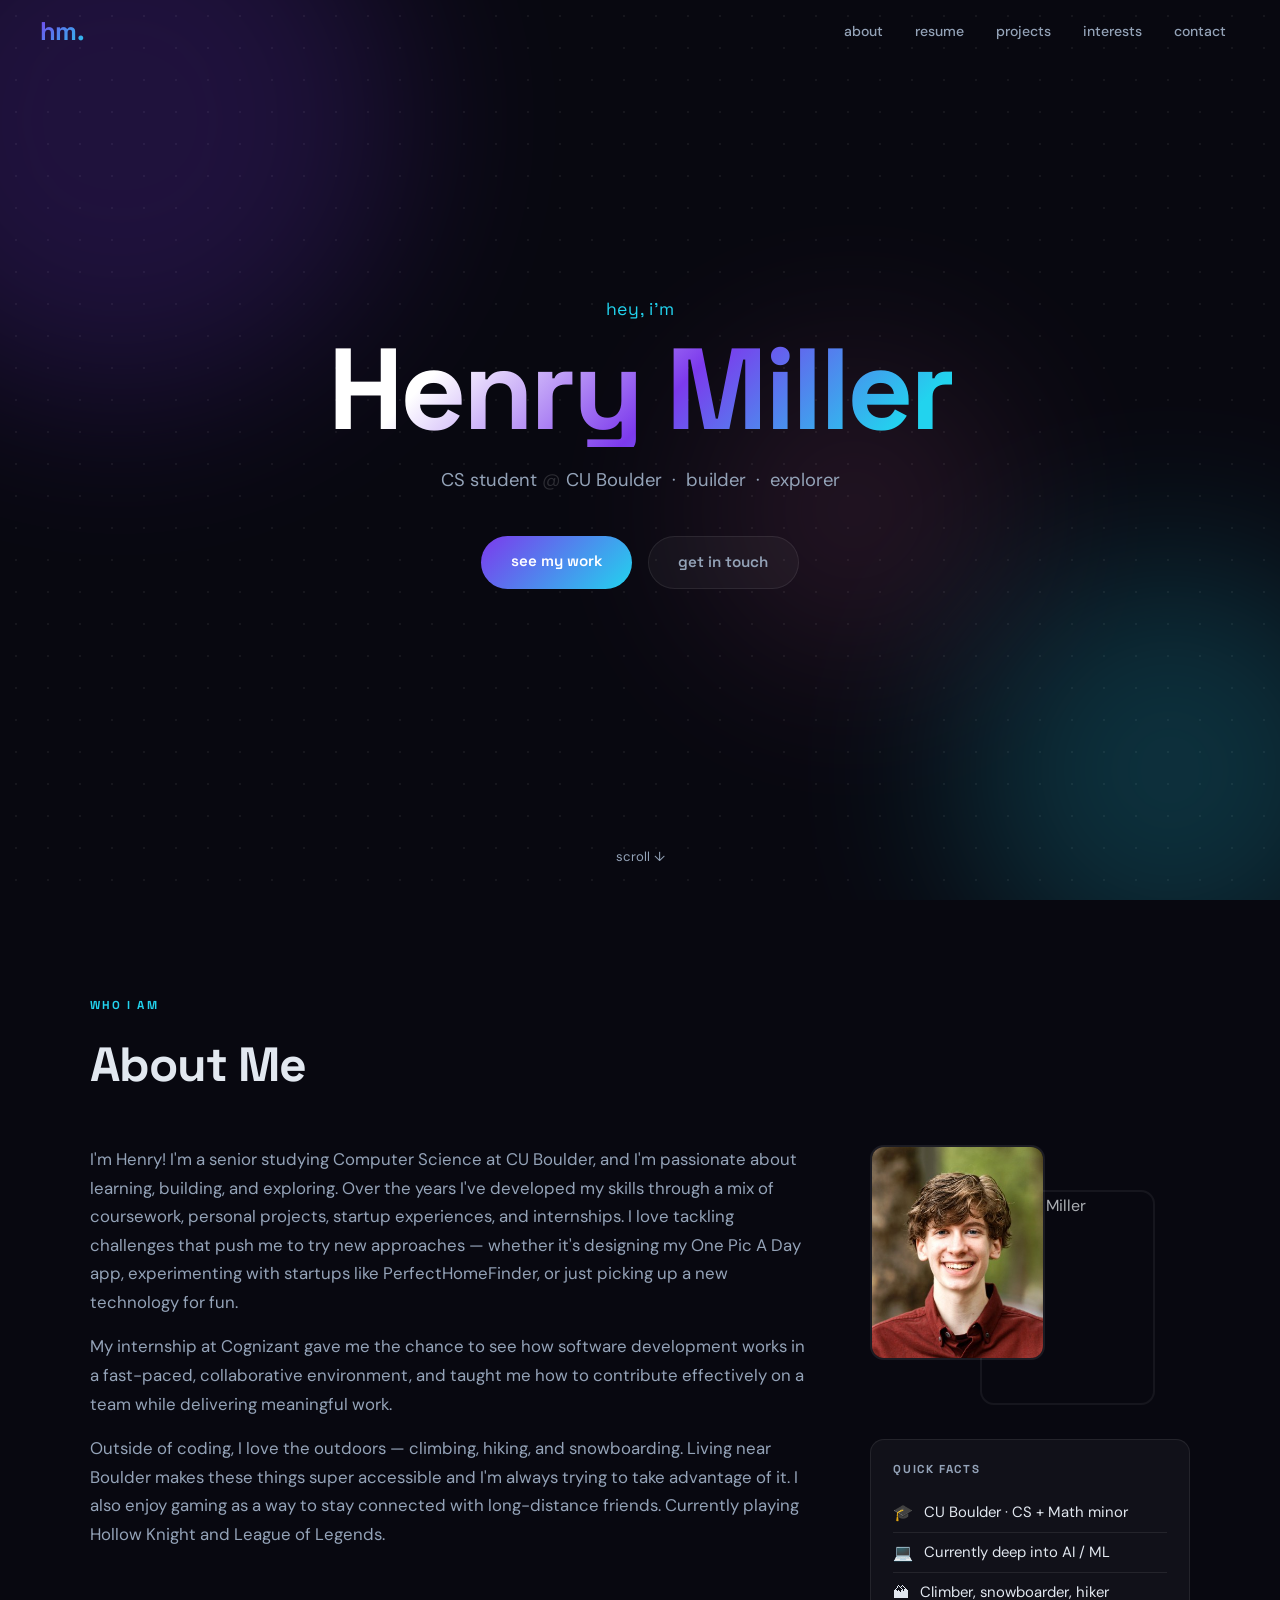
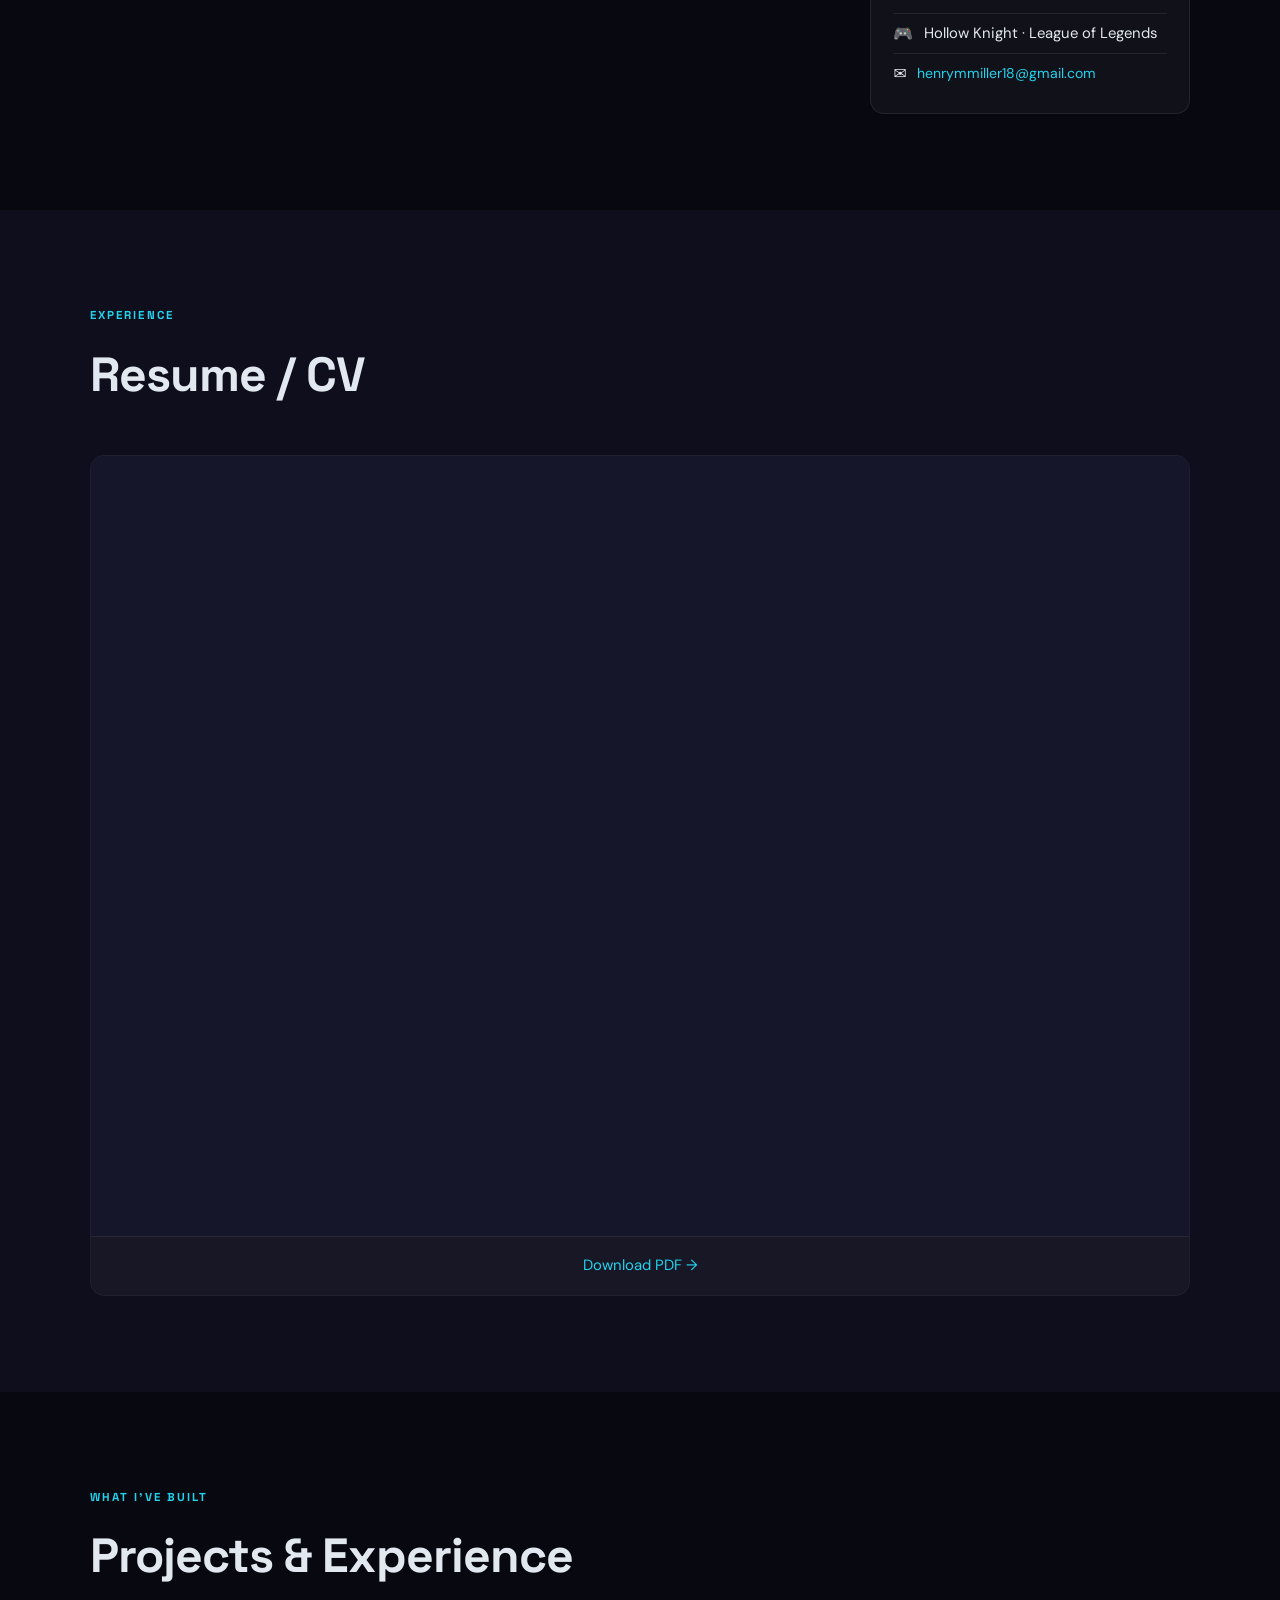
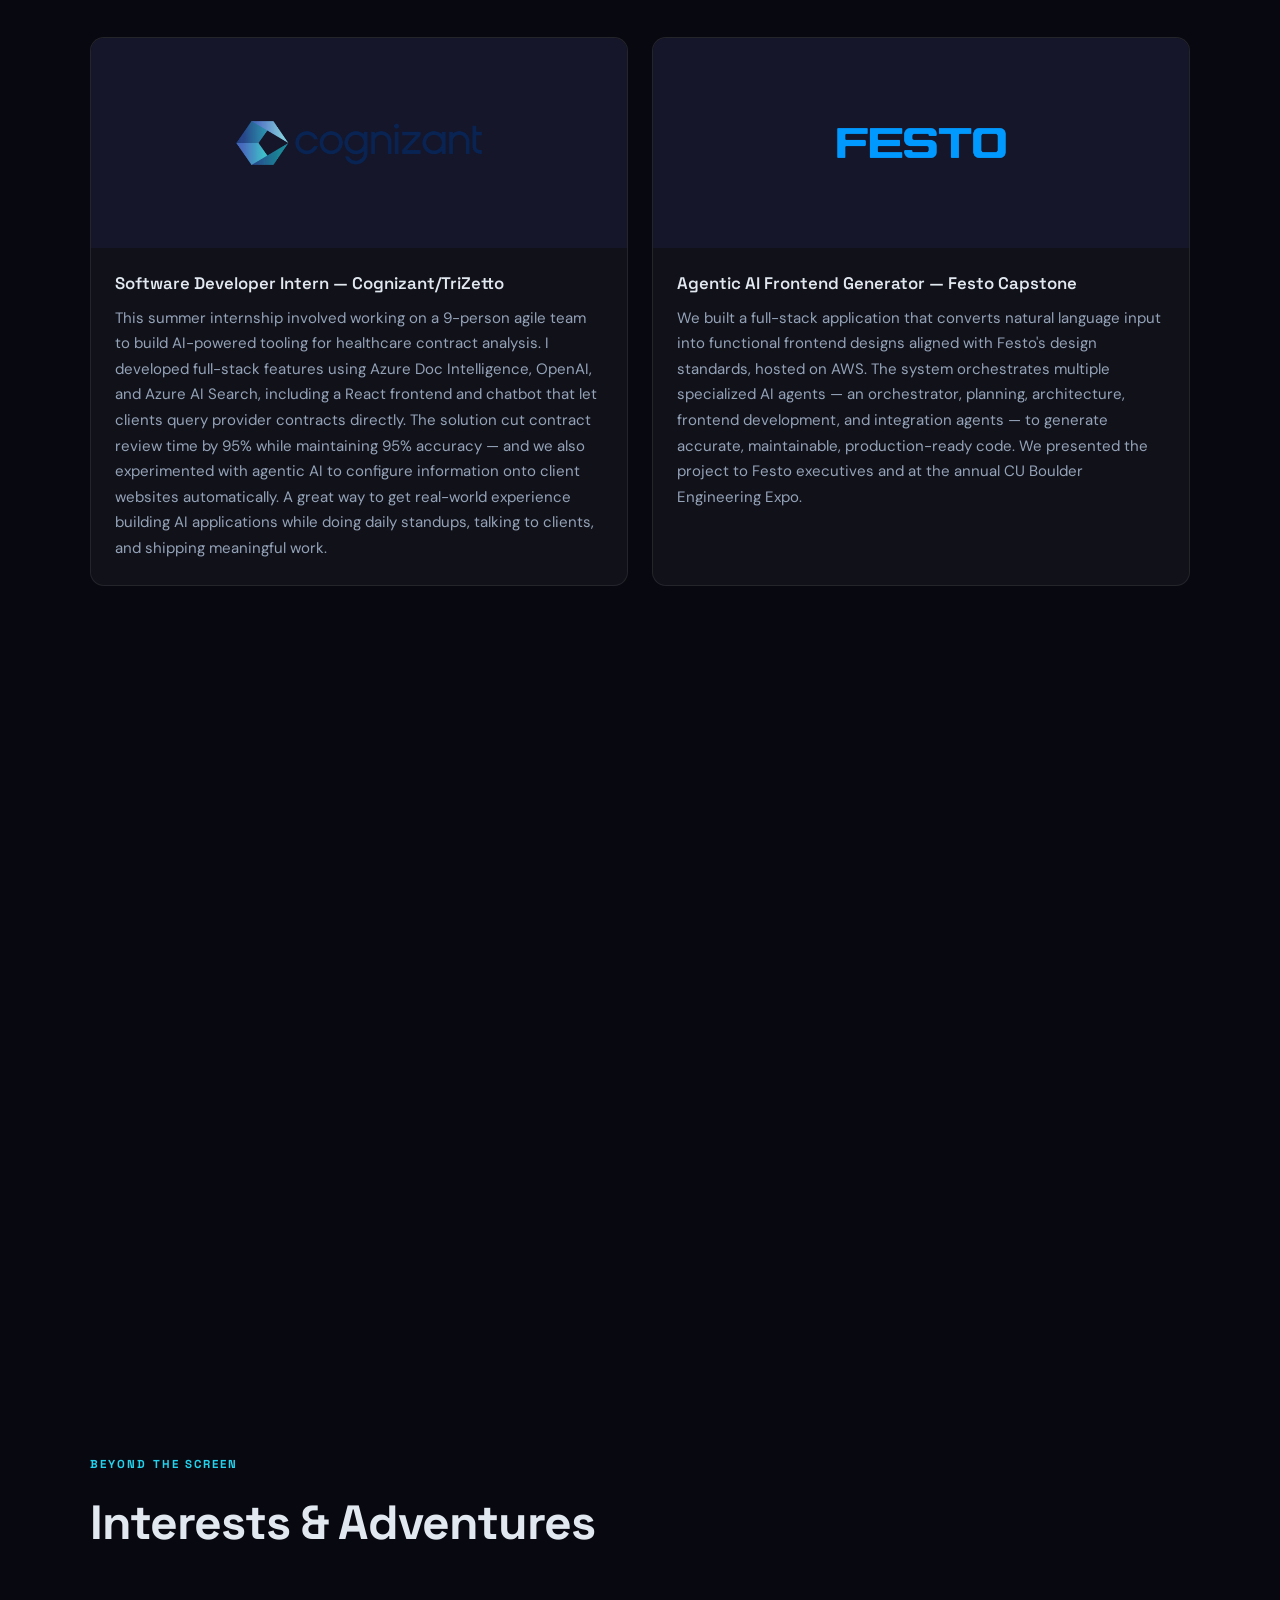
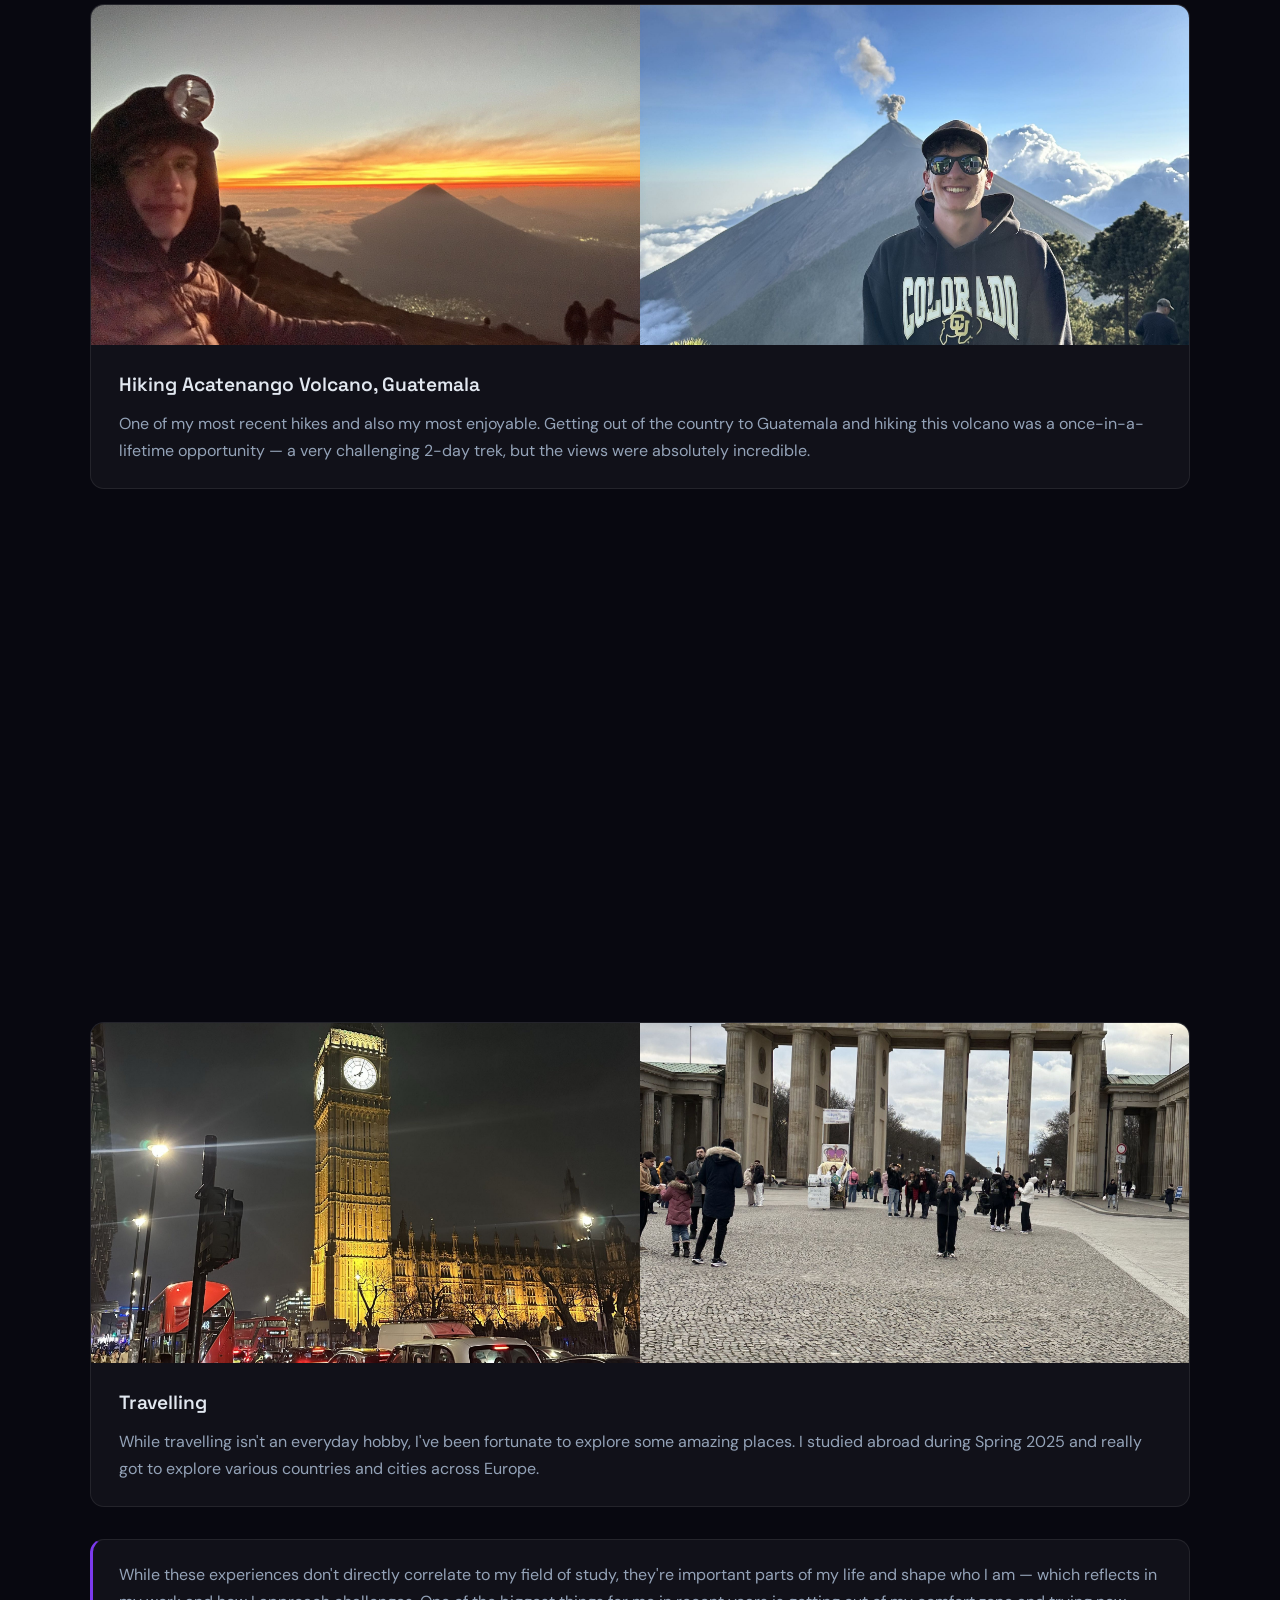
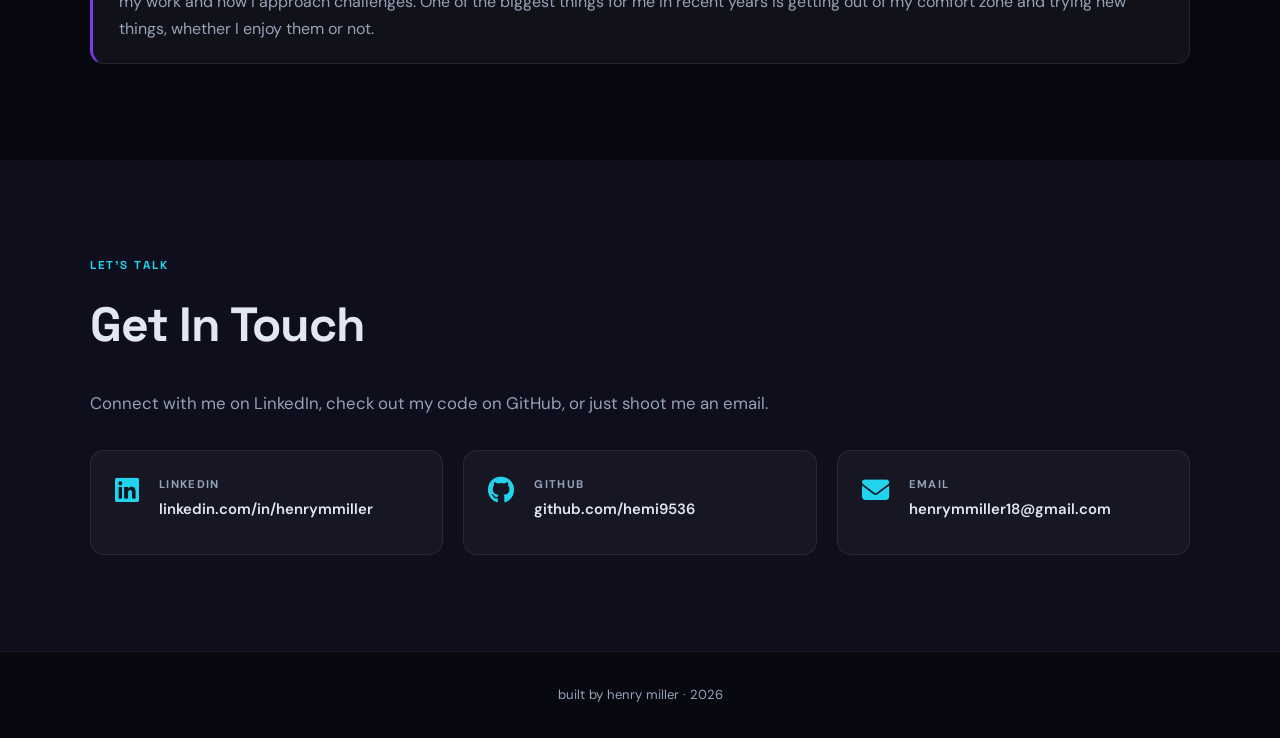
==== commit d00ddf14: "getting rid of some social" ====
--- a/index.html
+++ b/index.html
@@ -268,7 +268,6 @@
           <div>
             <span class="contact-label">LinkedIn</span>
             <span class="contact-handle">linkedin.com/in/henrymmiller</span>
-            <p>Connect with me professionally — work history, projects, and more.</p>
           </div>
         </a>
 
@@ -277,7 +276,6 @@
           <div>
             <span class="contact-label">GitHub</span>
             <span class="contact-handle">github.com/hemi9536</span>
-            <p>Dive into the code — most of my projects live here.</p>
           </div>
         </a>
 
@@ -286,7 +284,6 @@
           <div>
             <span class="contact-label">Email</span>
             <span class="contact-handle">henrymmiller18@gmail.com</span>
-            <p>Best way to reach me directly for opportunities or collabs.</p>
           </div>
         </a>
 
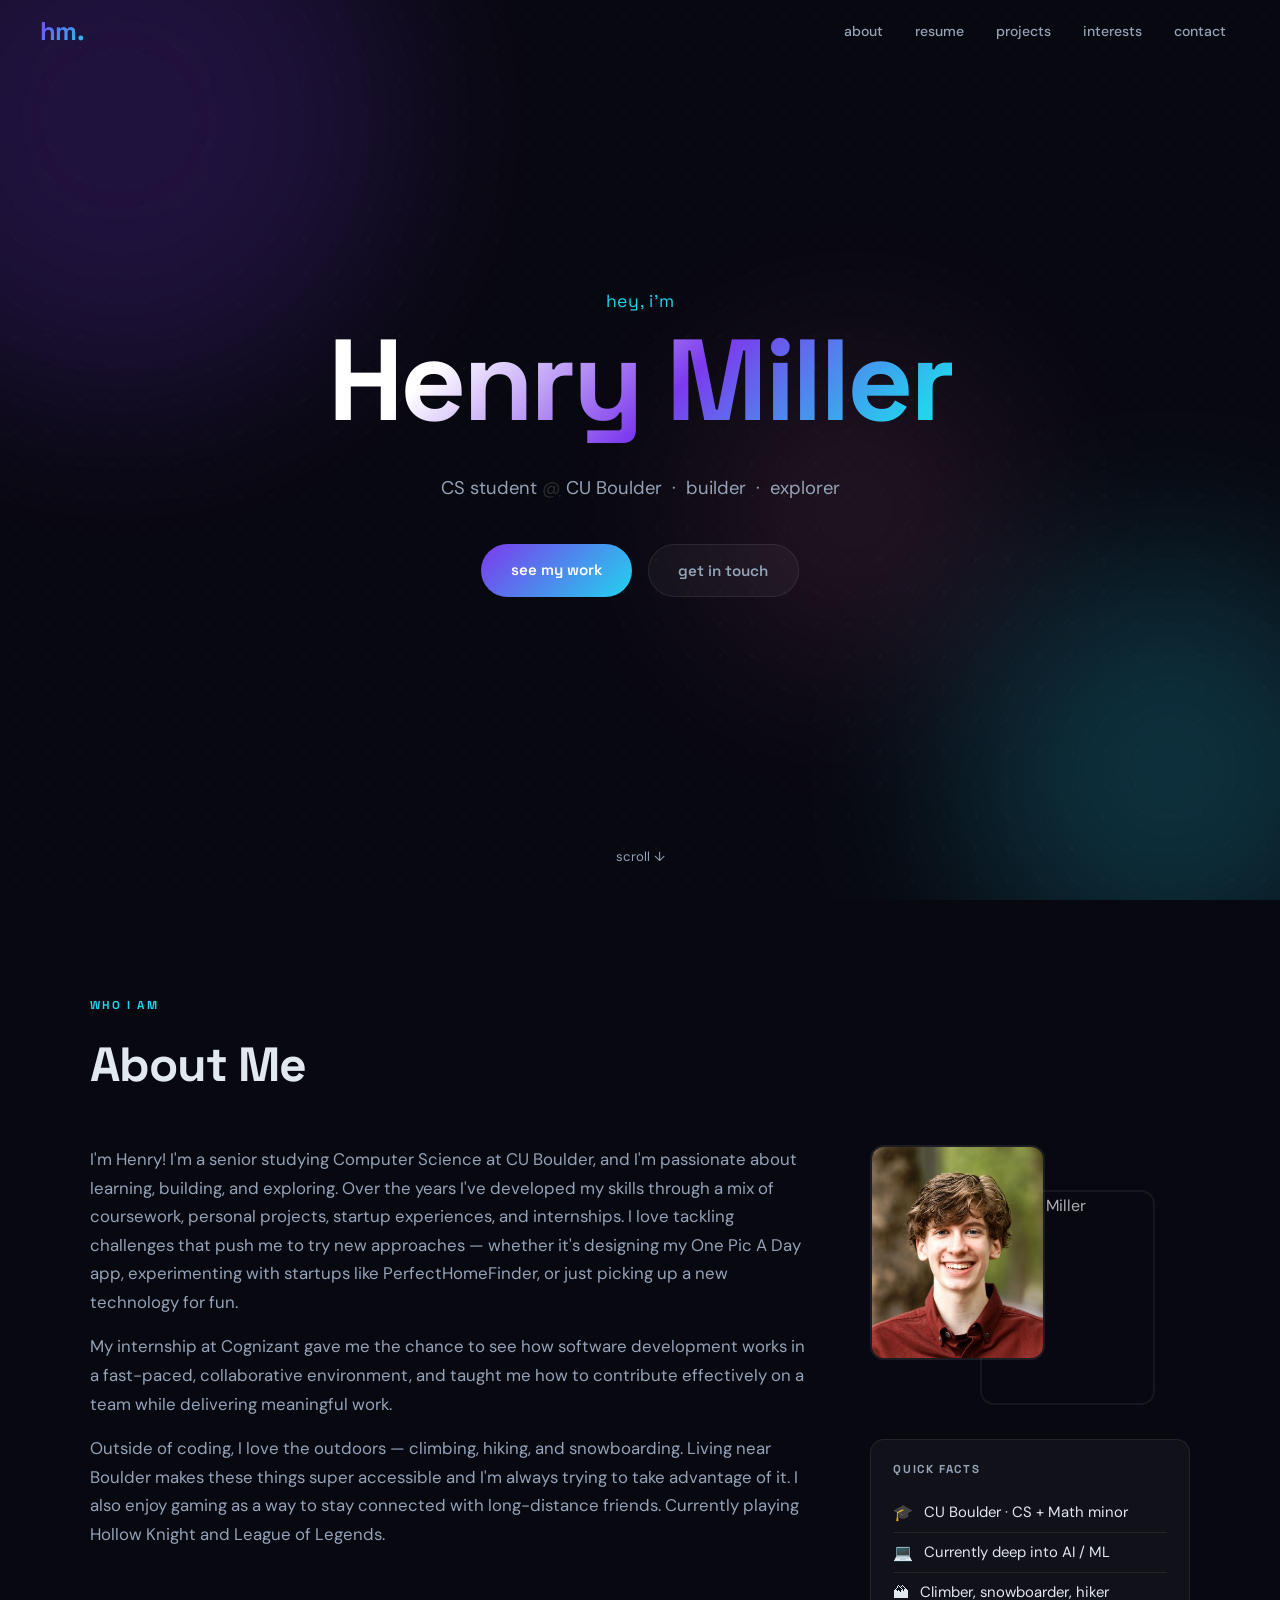
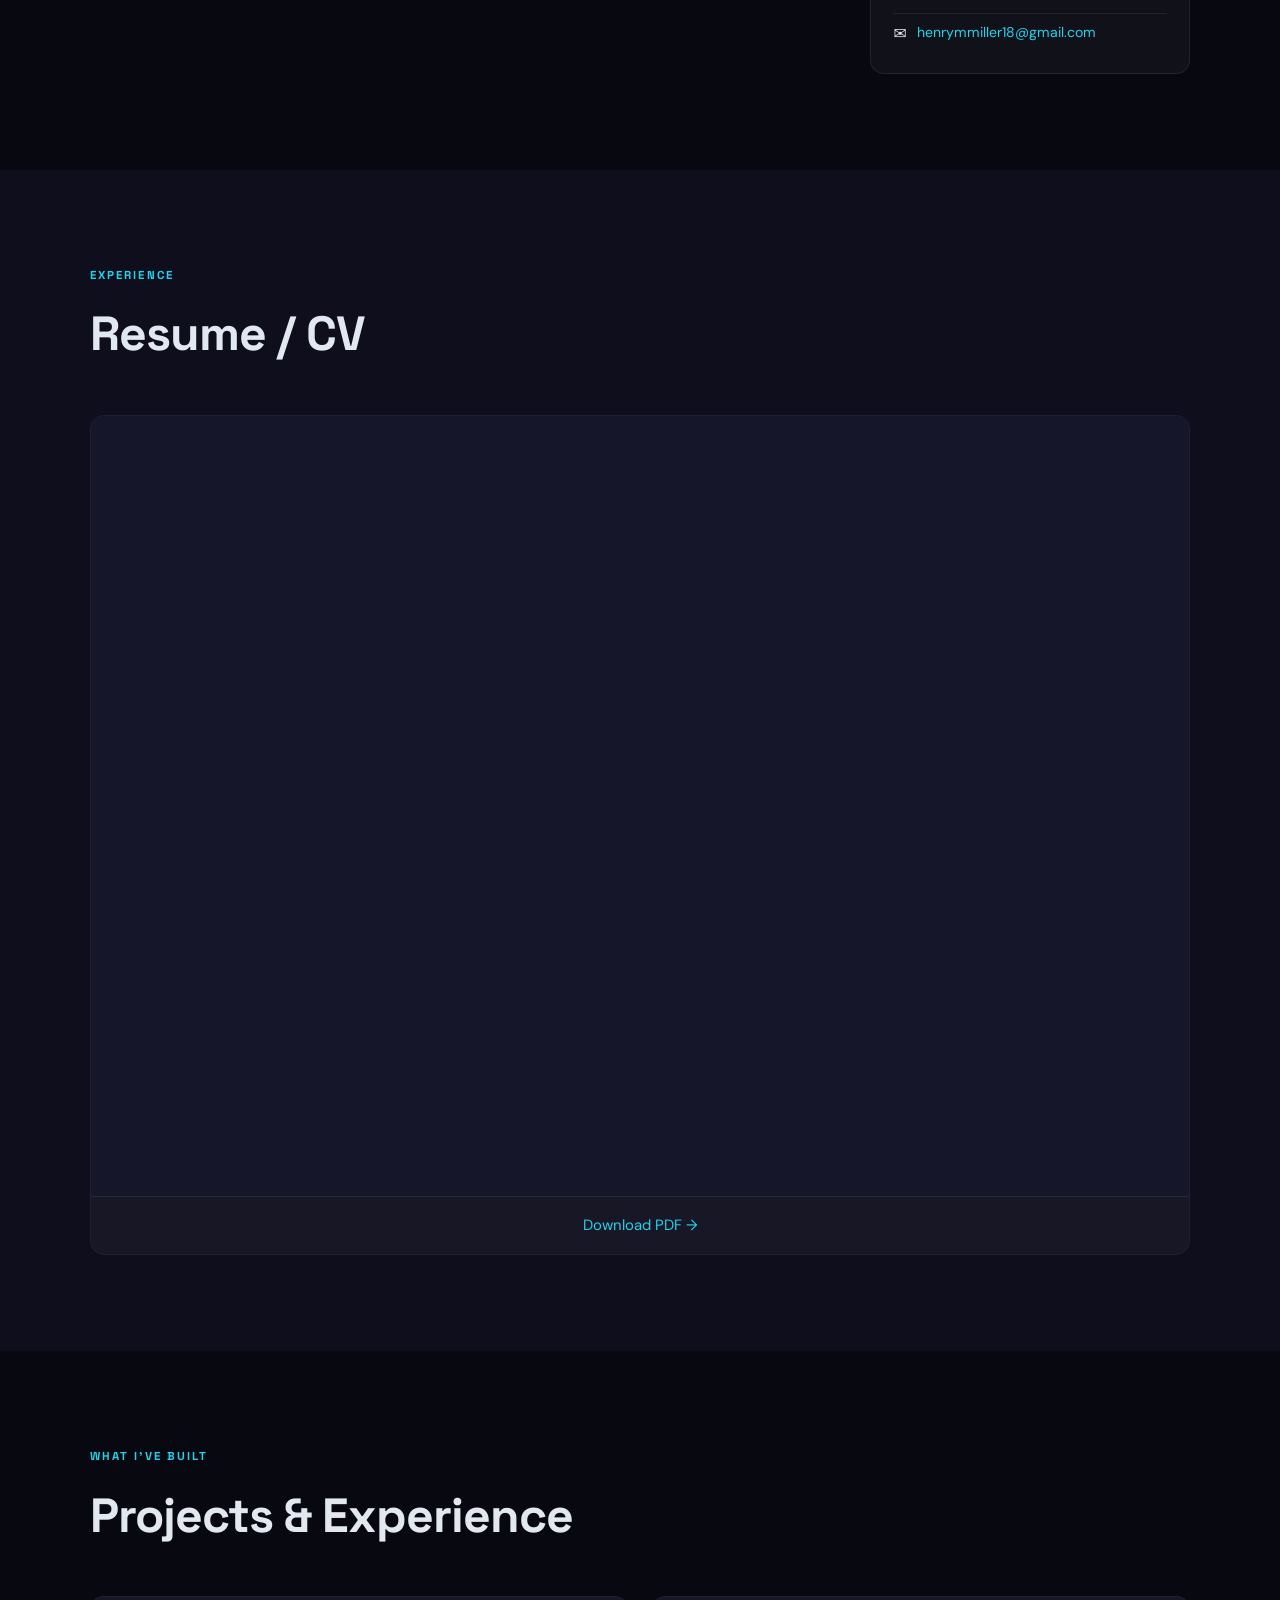
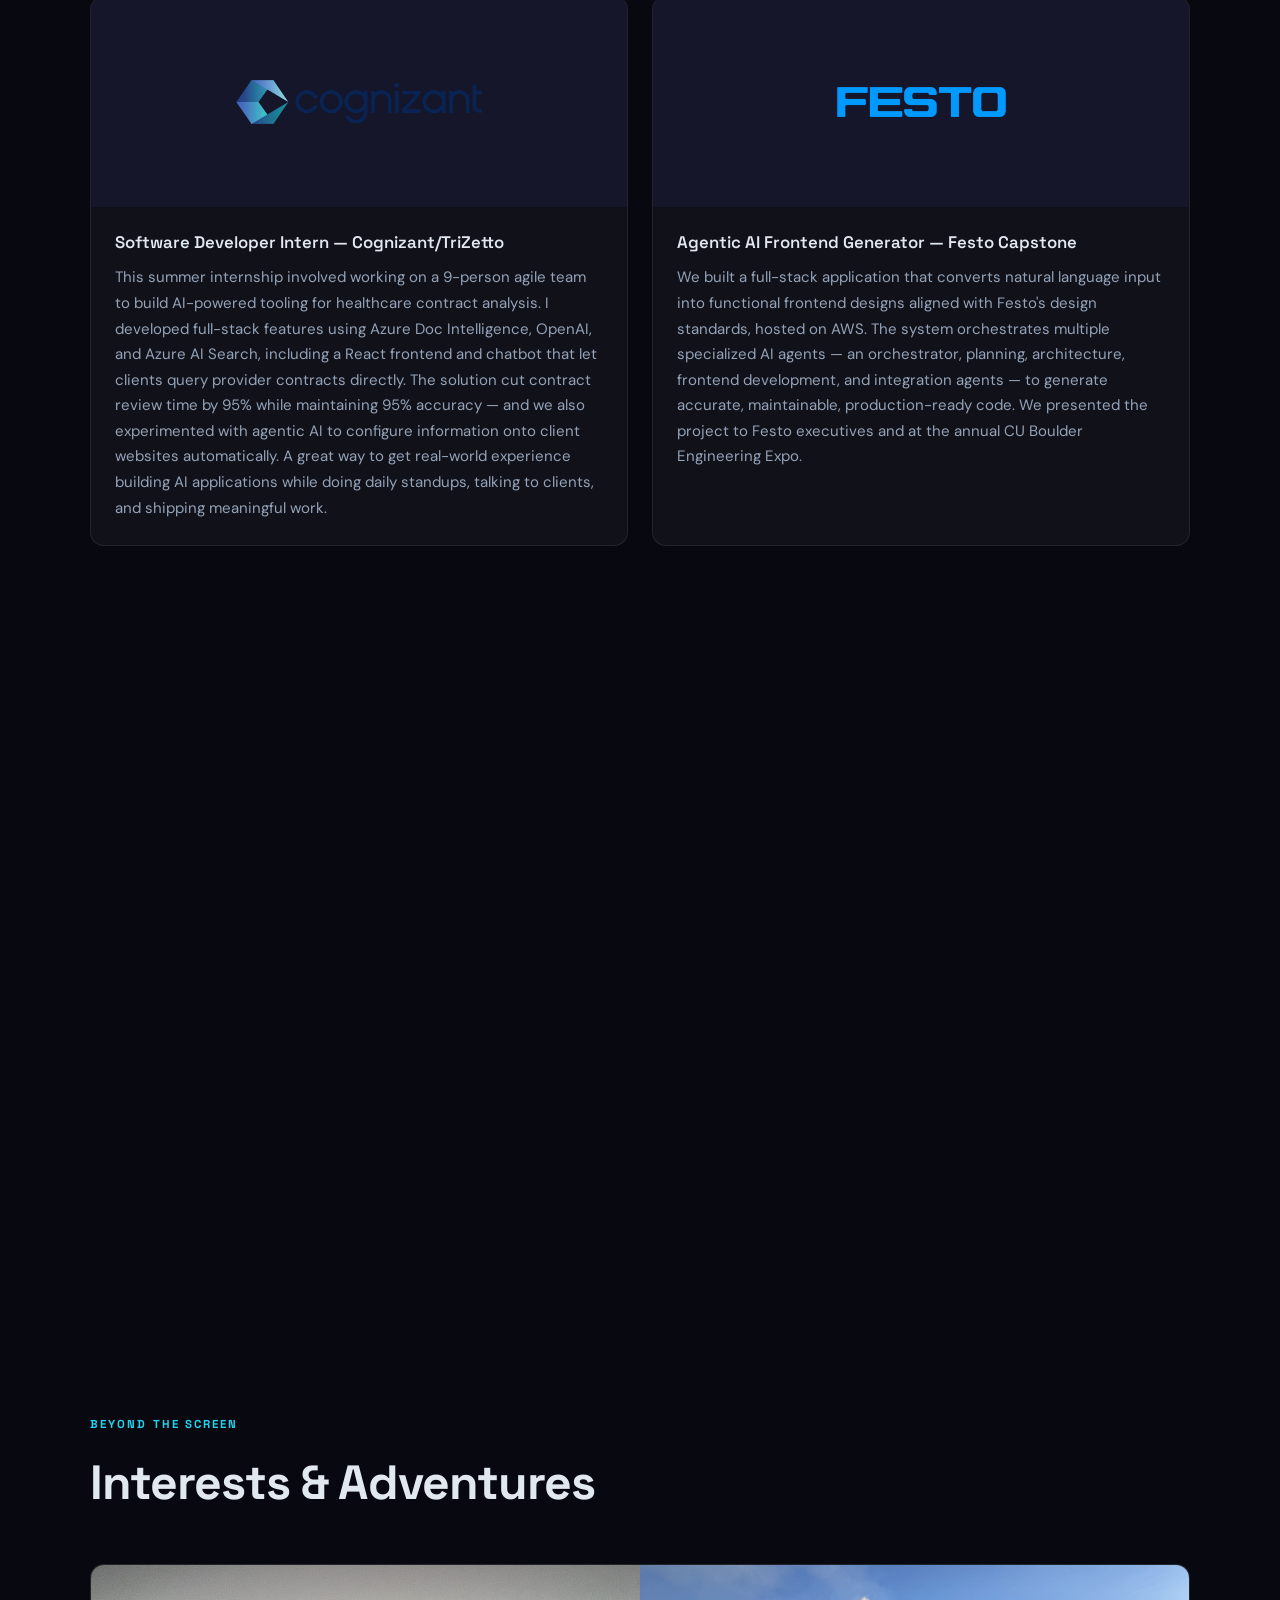
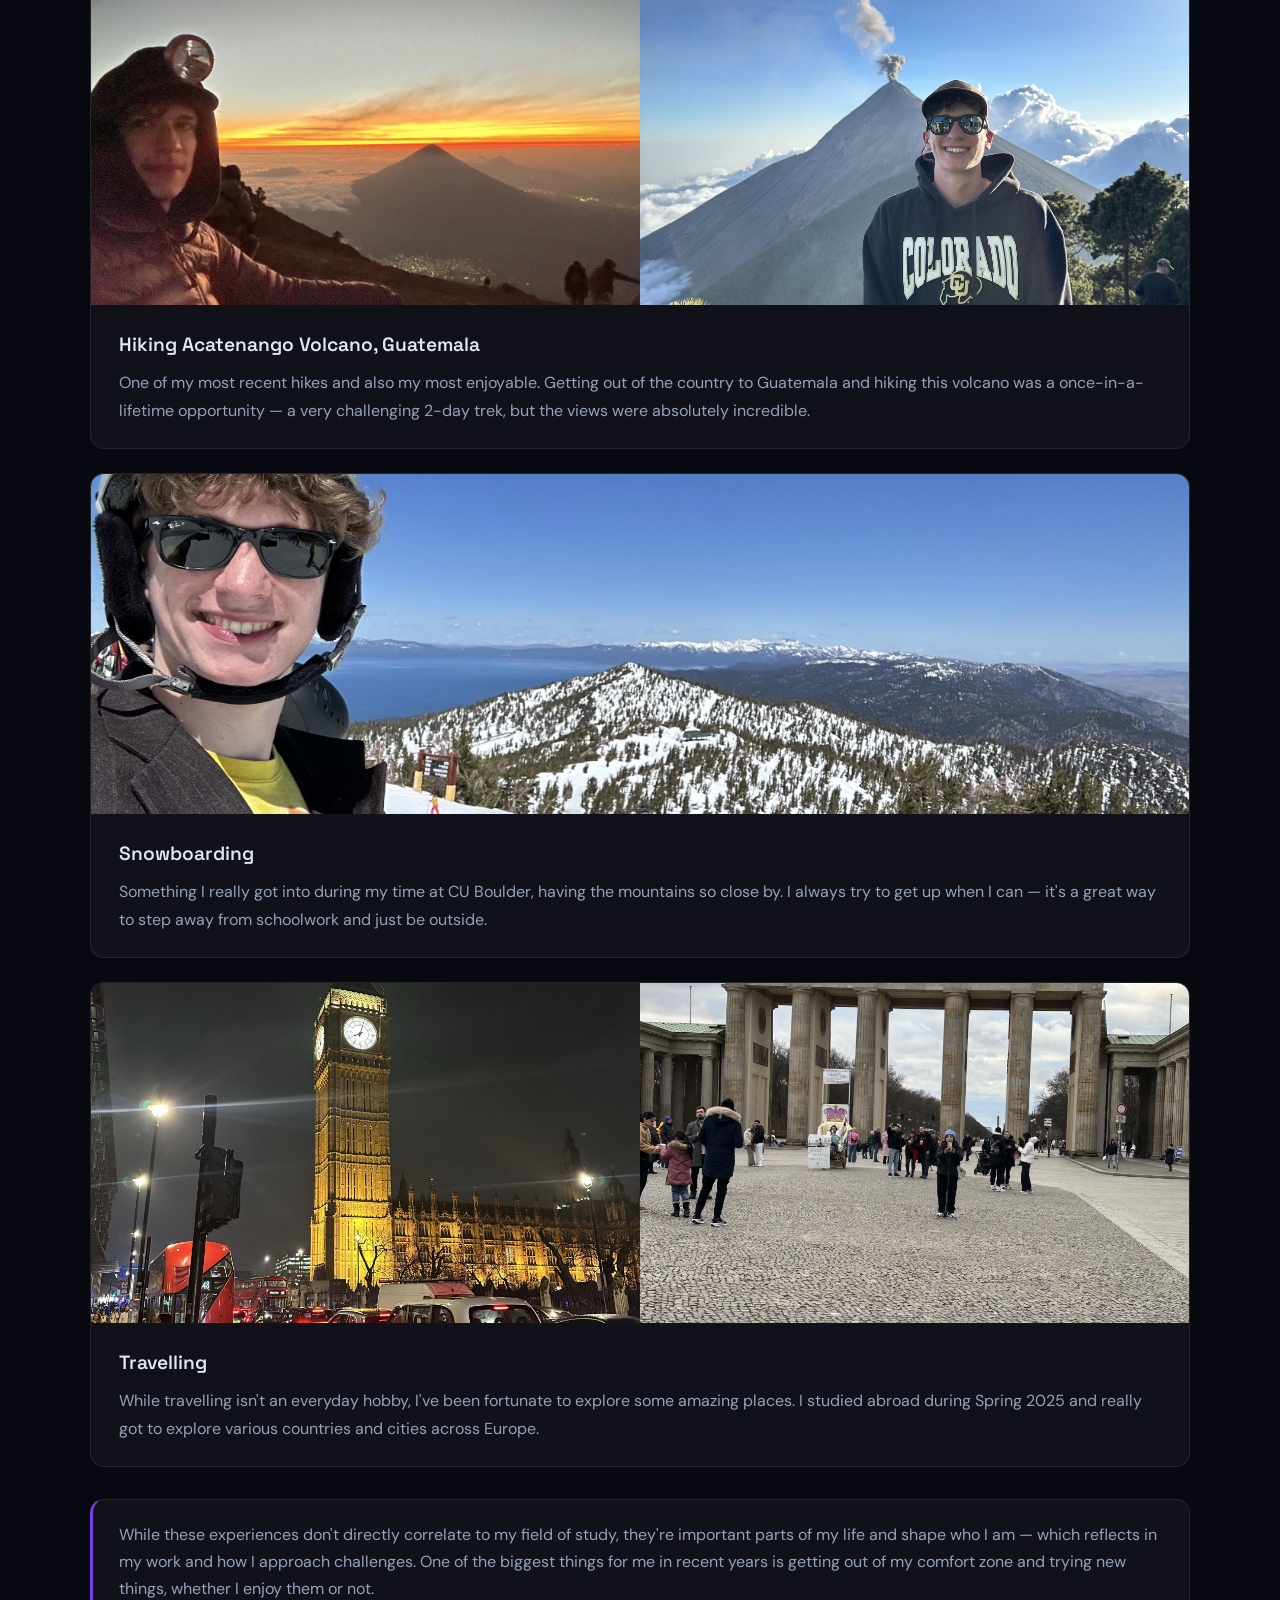
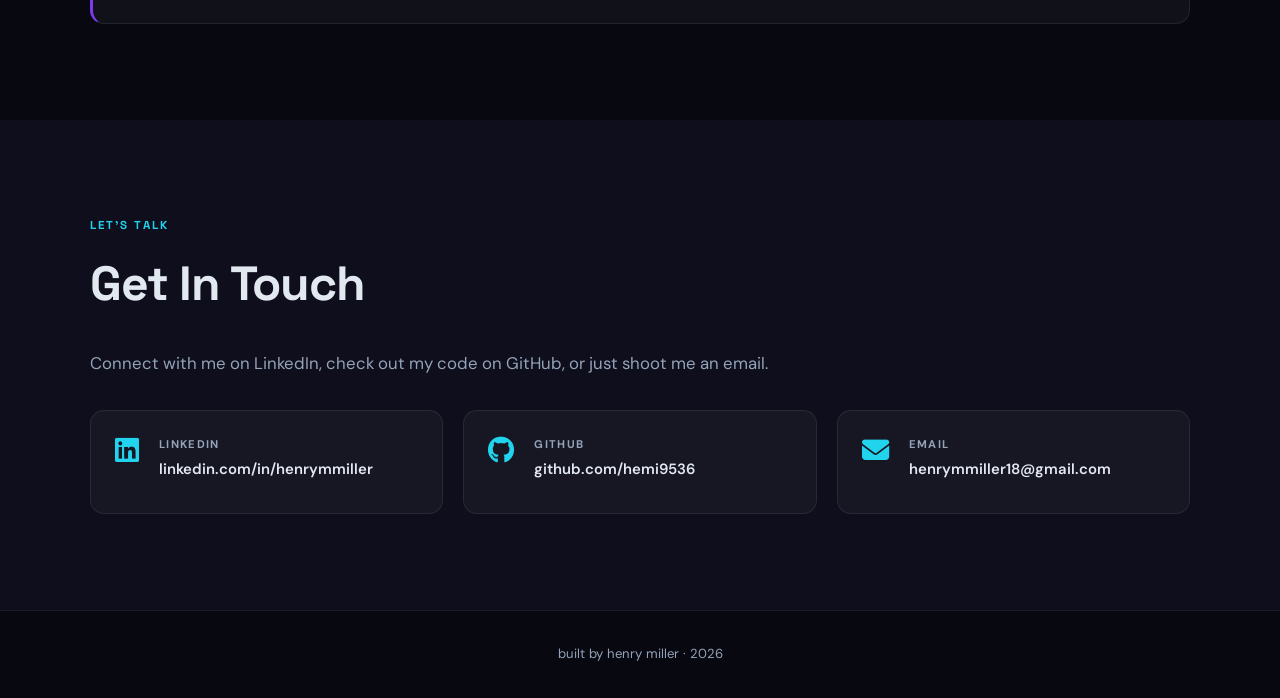
==== commit 13586644: "tweaks" ====
--- a/index.html
+++ b/index.html
@@ -83,7 +83,6 @@
               <li><span class="fact-icon">&#127891;</span> CU Boulder &middot; CS + Math minor</li>
               <li><span class="fact-icon">&#128187;</span> Currently deep into AI / ML</li>
               <li><span class="fact-icon">&#127956;</span> Climber, snowboarder, hiker</li>
-              <li><span class="fact-icon">&#127918;</span> Hollow Knight &middot; League of Legends</li>
               <li><span class="fact-icon">&#9993;</span> <a href="mailto:henrymmiller18@gmail.com">henrymmiller18@gmail.com</a></li>
             </ul>
           </div>
@@ -174,7 +173,6 @@
             <a href="https://devpost.com/software/presence-ai" target="_blank" rel="noopener" class="project-link">View on Devpost &#8594;</a>
           </div>
         </div>
-
       </div>
 
       <div class="skills-section animate">
--- a/css/style.css
+++ b/css/style.css
@@ -229,6 +229,7 @@
   font-weight: 700;
   line-height: 1.0;
   letter-spacing: -0.03em;
+  padding-bottom: 0.15em;
   background: linear-gradient(135deg, #ffffff 20%, var(--purple) 55%, var(--cyan) 90%);
   -webkit-background-clip: text;
   -webkit-text-fill-color: transparent;
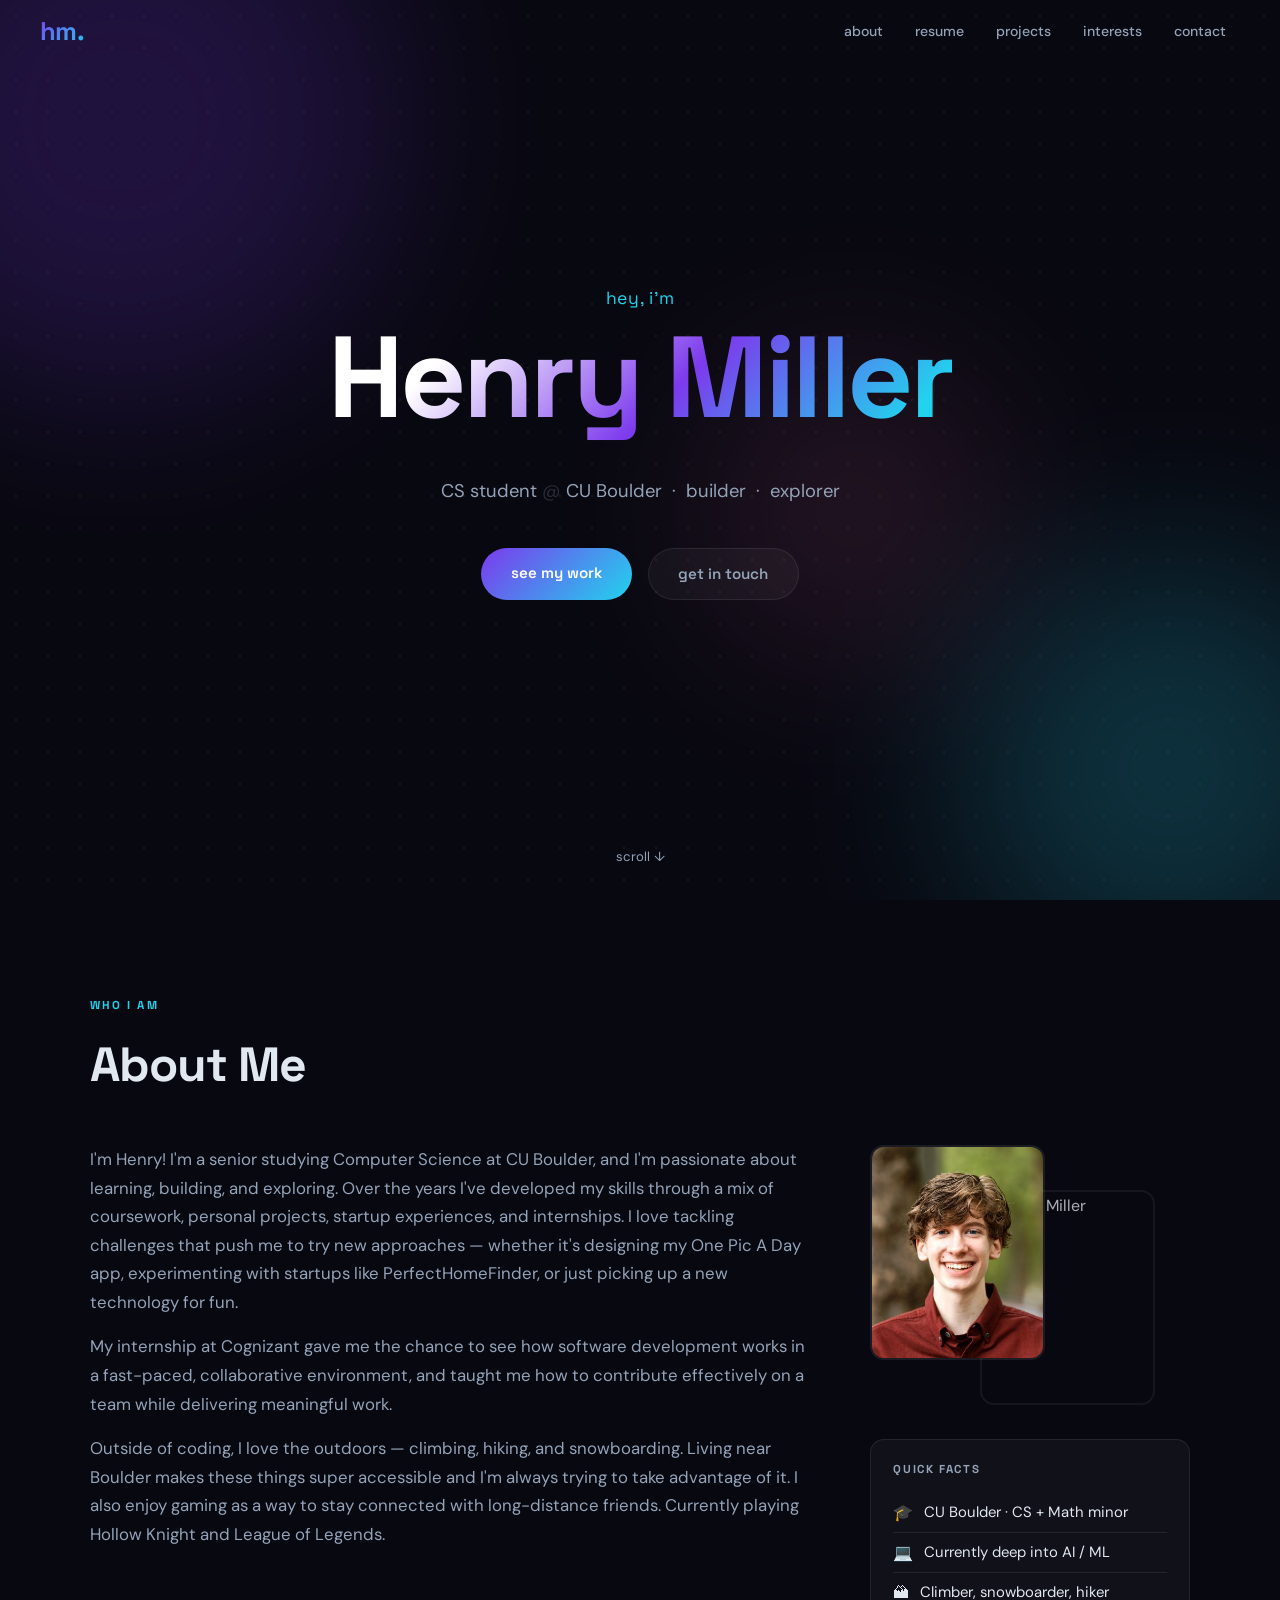
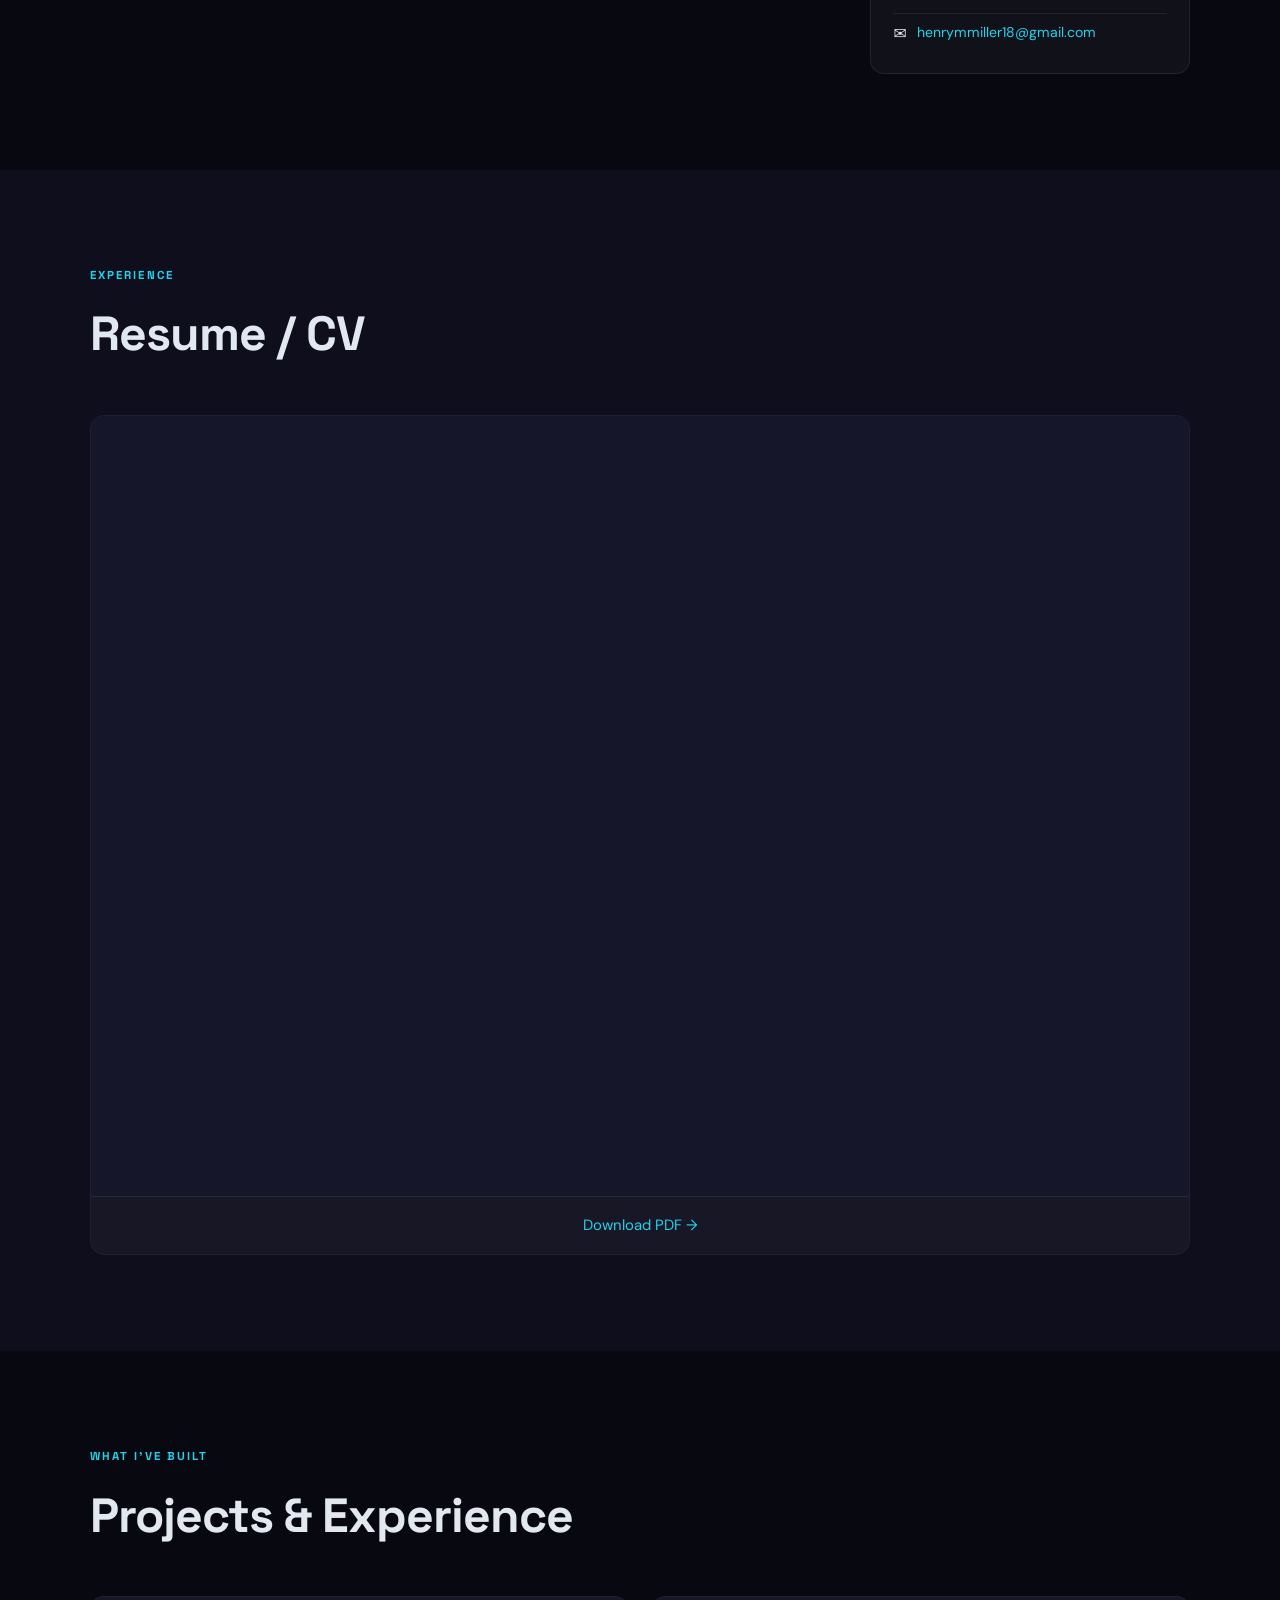
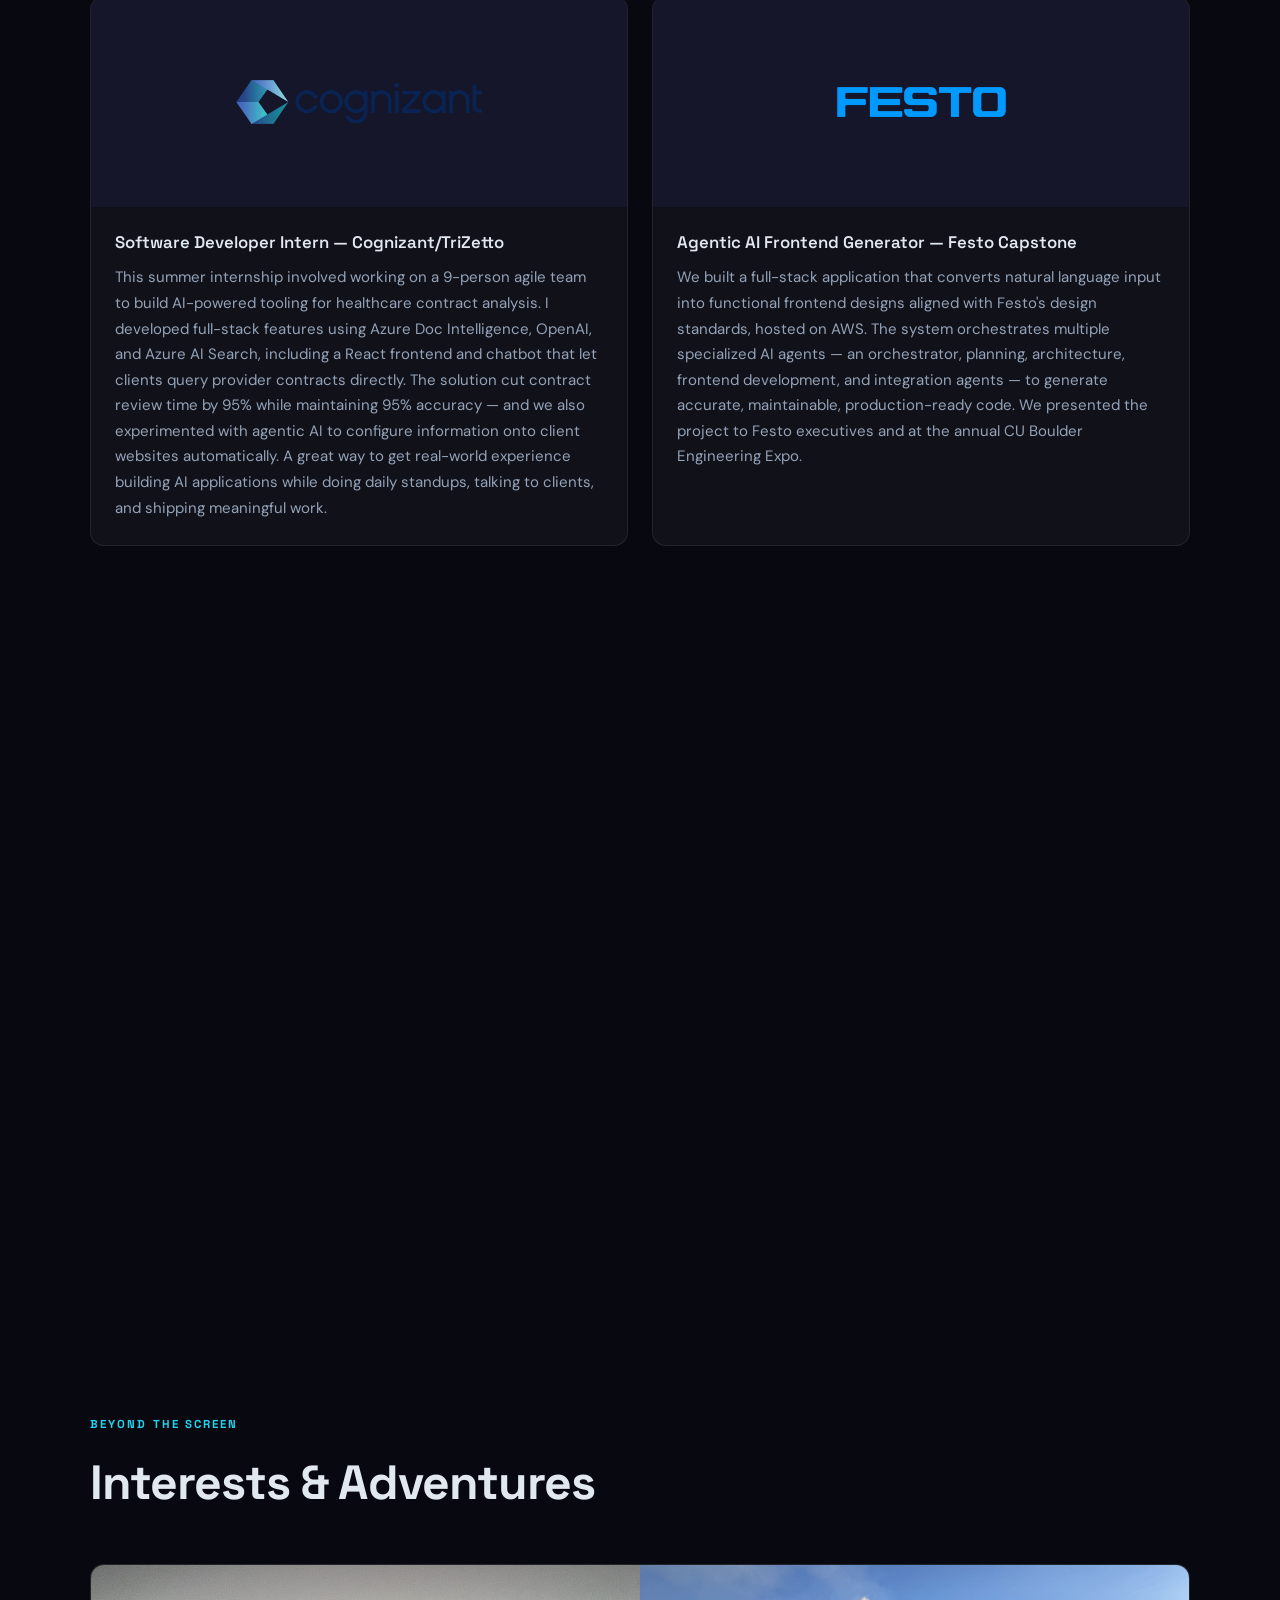
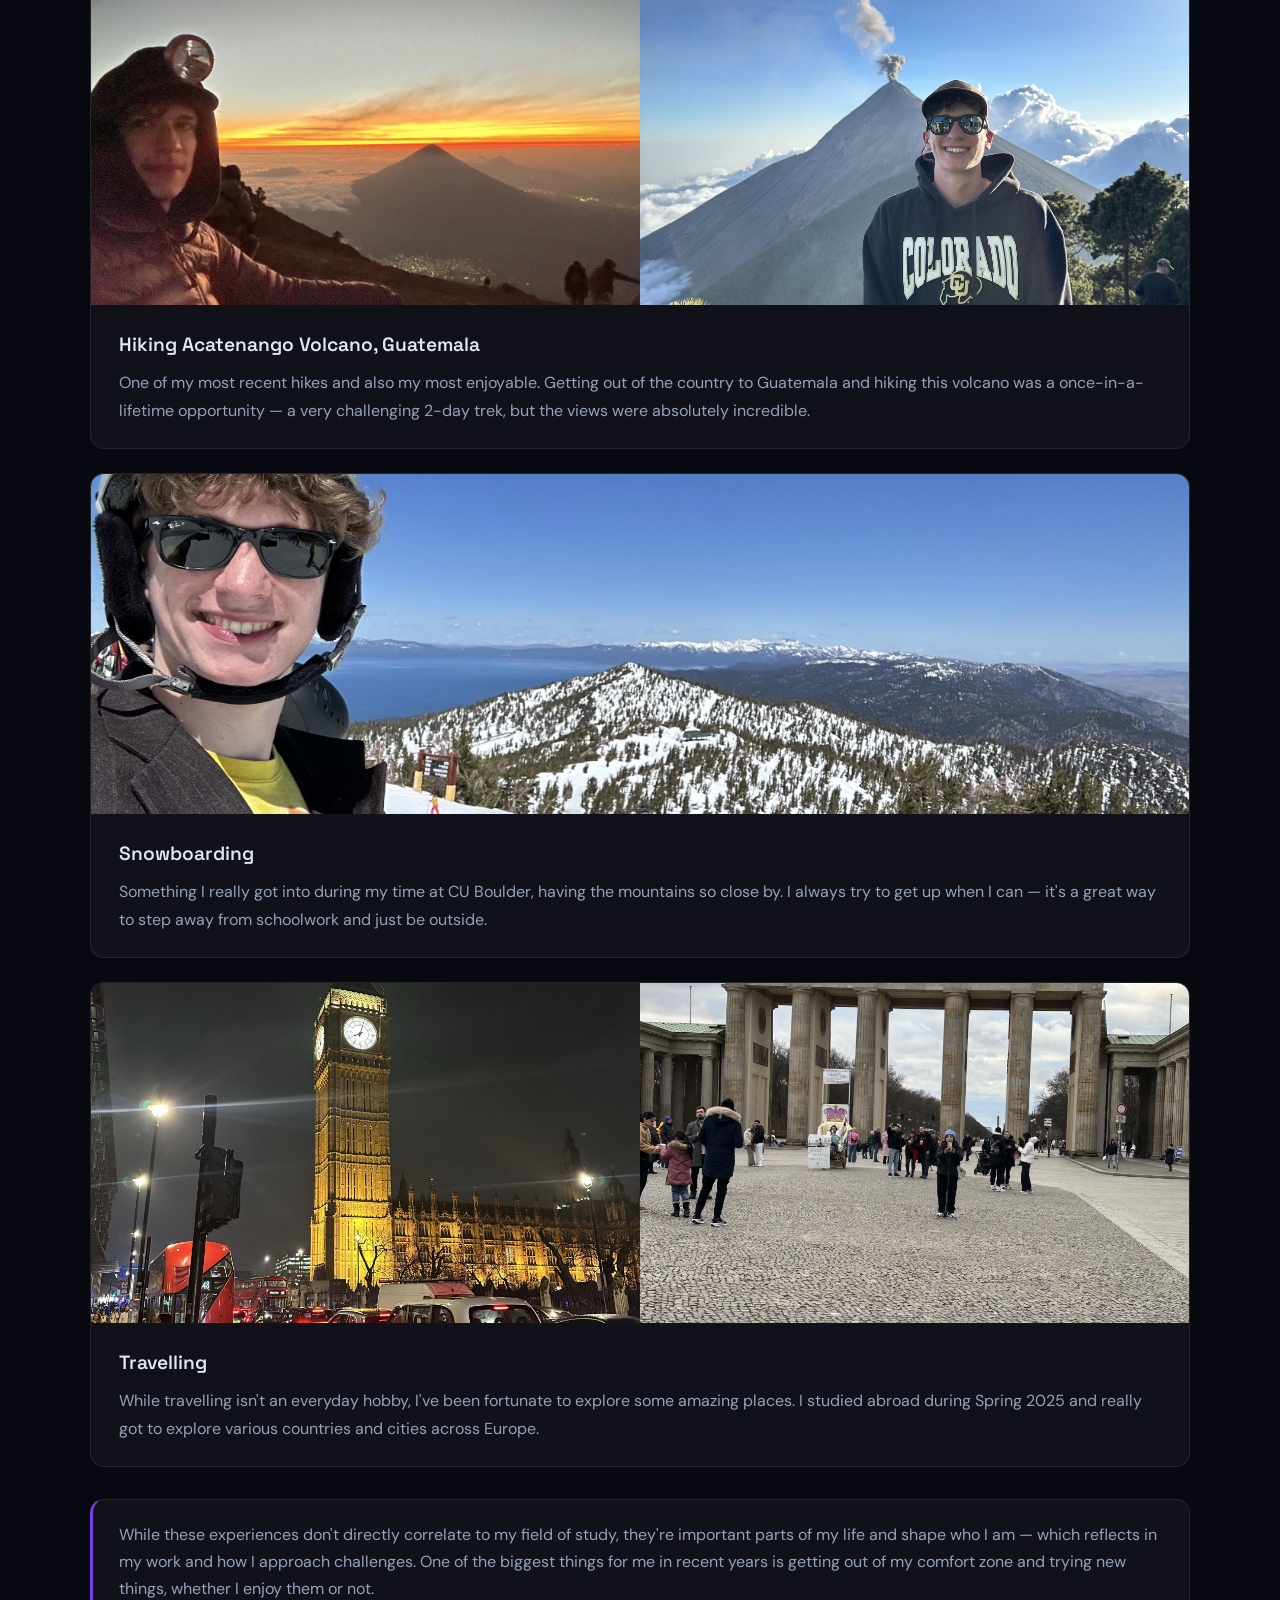
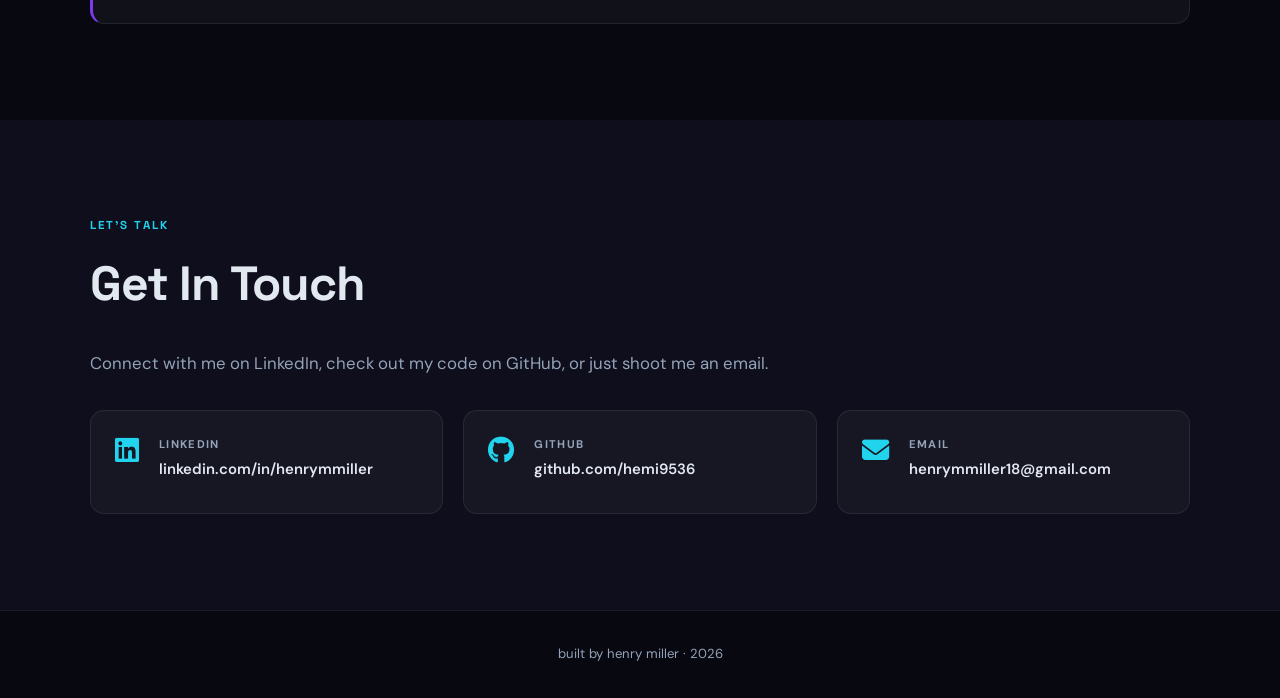
==== commit 49b7a803: "adding skill" ====
--- a/index.html
+++ b/index.html
@@ -190,6 +190,7 @@
           <span class="tag tag-purple">REST APIs</span>
           <span class="tag tag-cyan">NLP</span>
           <span class="tag tag-green">Full-Stack Dev</span>
+          <span class="tag tag-cyan">Java</span>
         </div>
       </div>
     </div>
--- a/css/style.css
+++ b/css/style.css
@@ -234,7 +234,7 @@
   -webkit-background-clip: text;
   -webkit-text-fill-color: transparent;
   background-clip: text;
-  margin-bottom: 1.1rem;
+  margin-bottom: 1.5rem;
 }
 
 .hero-sub {
